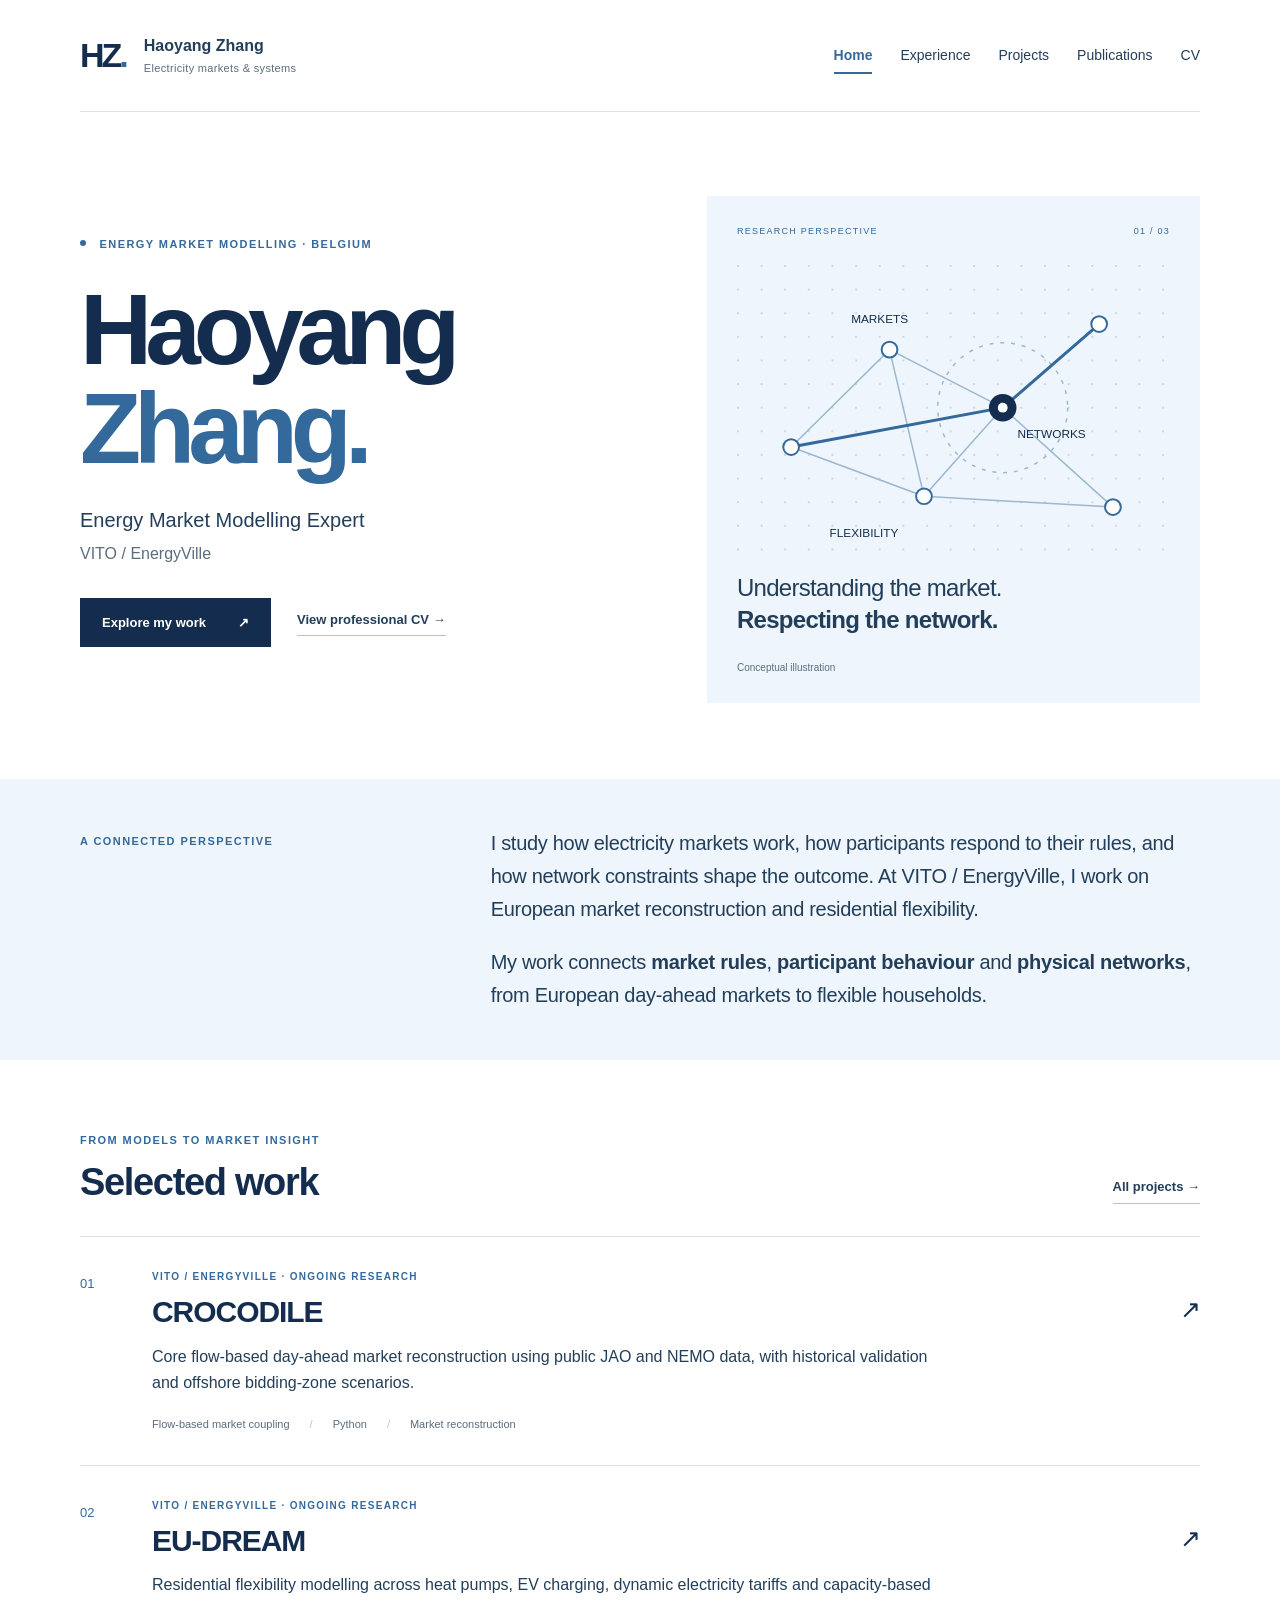
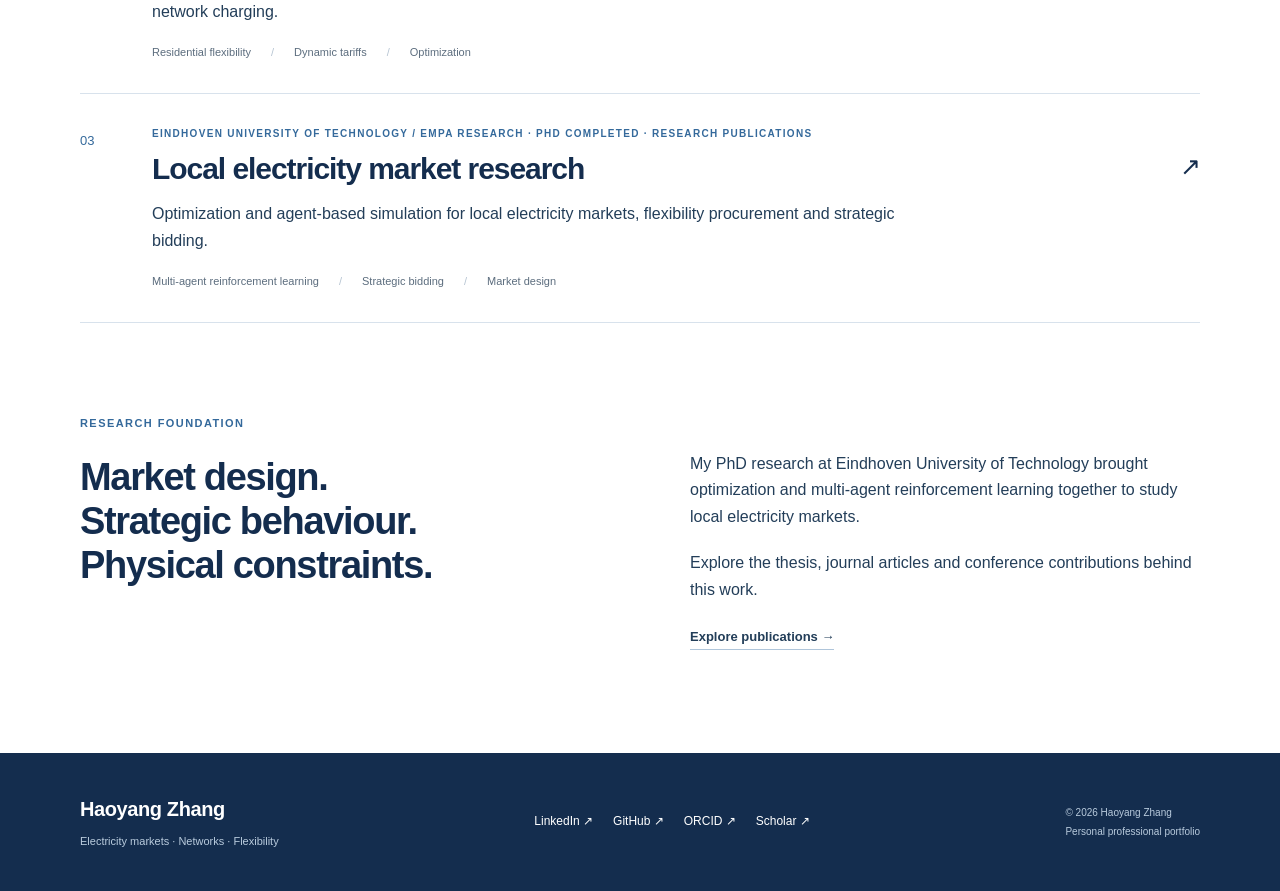
==== index.html @ 6460a1ed "Publish reviewed professional portfolio" ====
<!doctype html>
<html lang="en">
<head>
  <meta charset="utf-8">
  <meta name="viewport" content="width=device-width,initial-scale=1">
  <meta name="description" content="I study how electricity markets work, how participants respond to their rules, and how network constraints shape the outcome. At VITO / EnergyVille, I work on European market reconstruction and residential flexibility.">
  <meta name="theme-color" content="#142D4E">
  <title>Home | Haoyang Zhang</title>
  <link rel="canonical" href="https://zhanghaoyang1993.github.io/">
  <link rel="icon" href="/assets/favicon.svg" type="image/svg+xml">
  <link rel="stylesheet" href="/assets/style.css">
</head>
<body>
<a class="skip" href="#main">Skip to content</a>
<header class="header wrap">
  <a class="identity" href="/" aria-label="Haoyang Zhang home"><span class="monogram">HZ<span>.</span></span><span>Haoyang Zhang<span class="identity-sub">Electricity markets & systems</span></span></a>
  <nav aria-label="Main navigation"><a href="/" aria-current="page">Home</a><a href="/experience/">Experience</a><a href="/projects/">Projects</a><a href="/publications/">Publications</a><a href="/cv/">CV</a></nav>
</header>
<main id="main">

<section class="hero wrap">
  <div class="hero-copy">
    <p class="eyebrow"><span class="dot"></span> Energy market modelling · Belgium</p>
    <h1>Haoyang<br><span>Zhang.</span></h1>
    <p class="hero-role">Energy Market Modelling Expert<br><span>VITO / EnergyVille</span></p>
    <div class="actions"><a class="button" href="/projects/">Explore my work <span aria-hidden="true">↗</span></a><a class="text-link" href="/cv/">View professional CV <span aria-hidden="true">→</span></a></div>
  </div>
  <div class="research-visual">
    <div class="visual-label"><span>RESEARCH PERSPECTIVE</span><span>01 / 03</span></div>
    <svg viewBox="0 0 440 300" role="img" aria-labelledby="grid-title grid-desc"><title id="grid-title">Markets, networks and flexibility</title><desc id="grid-desc">A conceptual network diagram connects market modelling to grid constraints and flexible demand. It does not represent measured data.</desc>
      <defs><pattern id="grid" width="24" height="24" patternUnits="userSpaceOnUse"><circle cx="1" cy="1" r="1" fill="#bdcede"/></pattern></defs>
      <rect x="0" y="0" width="440" height="300" fill="url(#grid)"/>
      <g fill="none" stroke="#9bb8d0" stroke-width="1.5"><path d="M55 185L155 86L270 145L368 60M55 185L190 235L270 145L382 246M155 86L190 235M270 145L382 246M190 235L382 246"/><circle cx="270" cy="145" r="66" stroke-dasharray="4 7"/><path d="M55 185L270 145L368 60" stroke="#34699B" stroke-width="3"/></g>
      <g fill="#fff" stroke="#34699B" stroke-width="2"><circle cx="55" cy="185" r="8"/><circle cx="155" cy="86" r="8"/><circle cx="190" cy="235" r="8"/><circle cx="368" cy="60" r="8"/><circle cx="382" cy="246" r="8"/></g><circle cx="270" cy="145" r="14" fill="#142D4E"/><circle cx="270" cy="145" r="5" fill="#fff"/>
      <g fill="#142D4E" font-family="Arial,sans-serif" font-size="12"><text x="116" y="59">MARKETS</text><text x="285" y="176">NETWORKS</text><text x="94" y="276">FLEXIBILITY</text></g>
    </svg>
    <p>Understanding the market.<br><strong>Respecting the network.</strong></p>
    <span class="visual-caption">Conceptual illustration</span>
  </div>
</section>
<section class="intro-band"><div class="wrap split"><p class="eyebrow">A connected perspective</p><div class="intro-text"><p>I study how electricity markets work, how participants respond to their rules, and how network constraints shape the outcome. At VITO / EnergyVille, I work on European market reconstruction and residential flexibility.</p>
<p>My work connects <strong>market rules</strong>, <strong>participant behaviour</strong> and <strong>physical networks</strong>,
from European day-ahead markets to flexible households.</p></div></div></section>
<section class="wrap section"><div class="section-top"><div><p class="eyebrow">From models to market insight</p><h2>Selected work</h2></div><a class="text-link" href="/projects/">All projects <span aria-hidden="true">→</span></a></div>
<article class="project-row"><span class="project-number">01</span><div><p class="eyebrow">VITO / EnergyVille · Ongoing research</p><h3><a href="/projects/crocodile/">CROCODILE <span aria-hidden="true">↗</span></a></h3><p>Core flow-based day-ahead market reconstruction using public JAO and NEMO data, with historical validation and offshore bidding-zone scenarios.</p><div class="tags"><span>Flow-based market coupling</span><span>Python</span><span>Market reconstruction</span></div></div></article><article class="project-row"><span class="project-number">02</span><div><p class="eyebrow">VITO / EnergyVille · Ongoing research</p><h3><a href="/projects/eu-dream/">EU-DREAM <span aria-hidden="true">↗</span></a></h3><p>Residential flexibility modelling across heat pumps, EV charging, dynamic electricity tariffs and capacity-based network charging.</p><div class="tags"><span>Residential flexibility</span><span>Dynamic tariffs</span><span>Optimization</span></div></div></article><article class="project-row"><span class="project-number">03</span><div><p class="eyebrow">Eindhoven University of Technology / Empa research · PhD completed · research publications</p><h3><a href="/projects/local-market-research/">Local electricity market research <span aria-hidden="true">↗</span></a></h3><p>Optimization and agent-based simulation for local electricity markets, flexibility procurement and strategic bidding.</p><div class="tags"><span>Multi-agent reinforcement learning</span><span>Strategic bidding</span><span>Market design</span></div></div></article>
</section>
<section class="wrap section research-strip"><div><p class="eyebrow">Research foundation</p><h2>Market design.<br>Strategic behaviour.<br>Physical constraints.</h2></div><div><p>My PhD research at Eindhoven University of Technology brought optimization and multi-agent reinforcement learning together to study local electricity markets.</p><p>Explore the thesis, journal articles and conference contributions behind this work.</p><a class="text-link" href="/publications/">Explore publications <span aria-hidden="true">→</span></a></div></section>

</main>
<footer class="footer"><div class="wrap footer-inner"><div class="footer-name">Haoyang Zhang<span>Electricity markets · Networks · Flexibility</span></div><div class="footer-links"><a href="https://be.linkedin.com/in/haoyang-zhang-272397138">LinkedIn ↗</a><a href="https://github.com/zhanghaoyang1993">GitHub ↗</a><a href="https://orcid.org/0000-0002-3418-0367">ORCID ↗</a><a href="https://scholar.google.com/citations?user=-BL6CnoAAAAJ&amp;hl=en">Scholar ↗</a></div><p>© 2026 Haoyang Zhang<br><span>Personal professional portfolio</span></p></div></footer>
</body></html>
---- assets/style.css ----
:root{--navy:#142D4E;--blue:#34699B;--light:#EEF5FC;--white:#FFFFFF;--ink:#233e59;--muted:#5c6d7e;--line:#d8e2ec}*{box-sizing:border-box}html{scroll-behavior:smooth;scroll-padding-top:24px}body{margin:0;color:var(--ink);background:var(--white);font-family:"Segoe UI",Arial,sans-serif;font-size:16px;line-height:1.65;-webkit-font-smoothing:antialiased}a{color:inherit;text-decoration:none}a:hover{color:var(--blue)}a:focus-visible{outline:3px solid var(--blue);outline-offset:5px}h1,h2,h3,p{margin-top:0}h1,h2,h3{color:var(--navy);font-weight:600;line-height:1.16;letter-spacing:-.035em}h2{font-size:38px;margin-bottom:24px}h3{font-size:24px;margin-bottom:14px}p{margin-bottom:20px}ul,ol{padding-left:22px}li{margin-bottom:10px}.wrap{width:min(1120px,calc(100% - 80px));margin:auto}.header{min-height:112px;display:flex;align-items:center;justify-content:space-between;gap:30px;border-bottom:1px solid var(--line)}.identity{display:flex;align-items:center;gap:18px;font-size:16px;font-weight:600;line-height:1.4}.identity-sub{display:block;font-weight:400;color:var(--muted);font-size:11px;letter-spacing:.03em;margin-top:4px}.monogram{font-size:34px;letter-spacing:-3px;color:var(--navy)}.monogram span{color:var(--blue)}nav{display:flex;gap:28px;font-size:14px}nav a{padding:12px 0;position:relative}nav a[aria-current=page]{color:var(--blue);font-weight:600}nav a[aria-current=page]:after{content:"";position:absolute;bottom:5px;left:0;right:0;height:2px;background:var(--blue)}.hero{display:grid;grid-template-columns:1.15fr 1fr;gap:60px;align-items:center;padding-top:68px;padding-bottom:76px}.eyebrow{text-transform:uppercase;letter-spacing:.13em;font-size:11px;line-height:1.6;font-weight:650;color:var(--blue);margin-bottom:22px}.dot{display:inline-block;width:6px;height:6px;border-radius:50%;background:var(--blue);margin:0 9px 2px 0}.hero h1{font-size:100px;line-height:.99;letter-spacing:-.07em;margin:26px 0 26px}.hero h1 span{color:var(--blue)}.hero-role{font-size:20px;line-height:1.6;margin-bottom:30px}.hero-role span{font-size:16px;color:var(--muted)}.actions{display:flex;align-items:center;gap:26px;flex-wrap:wrap}.button{display:inline-flex;align-items:center;gap:32px;background:var(--navy);color:white;font-size:13px;font-weight:600;padding:14px 22px}.button:hover{background:var(--blue);color:white}.text-link{font-size:13px;font-weight:600;border-bottom:1px solid #afc5da;padding-bottom:5px}.research-visual{background:var(--light);padding:28px 30px 24px;margin-top:16px}.visual-label{display:flex;justify-content:space-between;gap:15px;font-size:9px;letter-spacing:.14em;color:var(--blue)}.research-visual svg{width:100%;display:block;margin:26px 0 12px}.research-visual p{font-size:24px;line-height:1.35;letter-spacing:-.03em;font-weight:350;margin-bottom:16px}.research-visual strong{font-weight:600}.visual-caption{font-size:10px;color:var(--muted)}.intro-band{background:var(--light);padding:48px 0}.split{display:grid;grid-template-columns:1fr 2fr;gap:56px}.split>.eyebrow{padding-top:6px}.intro-text{font-size:20px;line-height:1.65;letter-spacing:-.015em}.intro-text p:last-child{margin-bottom:0}.intro-text strong{font-weight:600}.section{padding-top:72px;padding-bottom:64px}.section-top{display:flex;justify-content:space-between;align-items:end;margin-bottom:32px}.section-top h2{margin-bottom:0}.section-top .eyebrow{margin-bottom:10px}.project-row{display:grid;grid-template-columns:72px 1fr;border-top:1px solid var(--line);padding:32px 0}.project-row:last-child{border-bottom:1px solid var(--line)}.project-number{font-size:13px;color:var(--blue);padding-top:4px}.project-row .eyebrow{font-size:10px;margin-bottom:10px}.project-row h3{font-size:30px}.project-row h3 a{display:flex;justify-content:space-between;gap:20px}.project-row h3 span{font-size:25px;font-weight:400}.project-row p:not(.eyebrow){max-width:800px;font-size:16px;margin-bottom:18px}.tags{display:flex;flex-wrap:wrap;gap:8px 20px}.tags span{font-size:11px;color:var(--muted)}.tags span:not(:last-child):after{content:"/";margin-left:20px;color:#b6c4d2}.research-strip{display:grid;grid-template-columns:1fr 1fr;gap:100px;padding-top:28px;padding-bottom:88px}.research-strip>div:nth-child(2){padding-top:36px}.research-strip h2{font-size:38px}.page-heading{padding:68px 0 48px;border-bottom:1px solid var(--line)}.page-heading h1{font-size:58px;max-width:850px;margin-bottom:24px;letter-spacing:-.05em}.deck{font-size:19px;max-width:710px;color:var(--muted);line-height:1.6;margin-bottom:0}.timeline h2{margin-bottom:36px}.timeline-row{display:grid;grid-template-columns:240px 1fr;gap:40px;padding:30px 0;border-top:1px solid var(--line)}.timeline-row:last-child{padding-bottom:0}.date{font-size:13px;color:var(--blue)}.date span{color:var(--muted)}.timeline-row .eyebrow{margin-bottom:9px}.timeline-row h3{margin-bottom:8px}.organization{font-size:16px;font-weight:600;margin-bottom:14px}.timeline-row p:last-child{margin-bottom:0}.timeline-row ul{font-size:15px}.inline-links{display:flex;flex-wrap:wrap;gap:22px;font-size:13px;font-weight:600;color:var(--blue)}.education-band{background:var(--light)}.awards{display:grid;grid-template-columns:repeat(3,1fr);gap:36px;margin-top:40px}.awards article{border-top:2px solid var(--blue);padding-top:20px}.awards h3{font-size:21px}.awards p{font-size:13px}.detail-hero{padding:40px 0 48px;border-bottom:1px solid var(--line)}.back-link{font-size:13px;display:inline-block;margin-bottom:42px;color:var(--blue)}.detail-hero h1{font-size:60px;max-width:800px;overflow-wrap:anywhere}.detail-hero .tags{margin-top:24px}.detail-layout{display:grid;grid-template-columns:230px 1fr;gap:70px;padding-top:52px;padding-bottom:60px}.detail-layout aside a{display:block;font-size:13px;padding:8px 0}.prose section{margin-bottom:45px}.prose h2{font-size:28px}.prose .question{font-size:23px;line-height:1.5;color:var(--navy)}.prose a{color:var(--blue);text-decoration:underline}.next-project{border-top:1px solid var(--line);padding:32px 0 60px}.next-project a{font-size:28px;color:var(--navy);display:flex;justify-content:space-between}.publication-intro{display:flex;justify-content:space-between;gap:30px;align-items:start;font-size:13px}.publication-intro .text-link{white-space:nowrap}.year-nav{margin:20px 0 36px;gap:18px;flex-wrap:wrap}.year-nav a{padding:8px 14px;background:var(--light);font-size:13px;color:var(--blue)}.publication-year{display:grid;grid-template-columns:150px 1fr;gap:35px;border-top:1px solid var(--line);padding-top:35px}.publication-year>h2{color:var(--blue);font-size:28px}.publication{padding-bottom:30px;margin-bottom:30px;border-bottom:1px solid var(--line)}.publication:last-child{border-bottom:0;margin-bottom:0}.publication .eyebrow{font-size:10px;margin-bottom:12px}.publication h3{font-size:22px;line-height:1.4;letter-spacing:-.02em}.authors{font-size:13px;margin-bottom:8px}.venue{font-size:13px;color:var(--muted);margin-bottom:8px}.doi{font-size:12px;color:var(--blue);overflow-wrap:anywhere}.publication-note{font-size:12px;color:var(--blue);margin:8px 0}.cv-layout{display:grid;grid-template-columns:1fr 1.1fr;gap:100px;align-items:start}.cv-paper{background:white;box-shadow:0 12px 45px #142d4e17;border:1px solid var(--line);padding:42px 35px 30px;aspect-ratio:210/297;transform:rotate(-2deg);font-size:24px;font-weight:650;color:var(--navy);max-width:380px;margin:8px auto}.cv-paper>span{display:block;font-size:6px;letter-spacing:.05em;margin-top:8px}.cv-paper hr{border:0;border-top:2px solid var(--navy);margin:20px 0}.cv-paper b{font-size:12px;display:block;margin:22px 0 12px}.cv-paper i{display:block;height:4px;background:#dce5ee;width:100%;margin:10px 0}.cv-paper i.short{width:65%}.cv-paper span.paper-page{font-size:7px;margin-top:32px;letter-spacing:.1em;color:var(--muted)}.cv-copy h2{font-size:36px}.cv-copy>.text-link{display:block;width:max-content;margin:20px 0}.small{font-size:12px;color:var(--muted)}.contact-block{border-top:1px solid var(--line);padding-top:28px;margin-top:35px}.contact-block h3{font-size:22px}.contact-block p{font-size:14px}.footer{background:var(--navy);color:white;padding:40px 0;margin-top:16px}.footer-inner{display:flex;align-items:center;justify-content:space-between;gap:35px}.footer-name{font-size:20px;font-weight:600;letter-spacing:-.02em}.footer-name span{display:block;font-size:11px;color:#b9cbdd;font-weight:400;letter-spacing:0;margin-top:6px}.footer-links{display:flex;gap:20px;font-size:12px}.footer a:hover{color:#b9d8f4}.footer p{font-size:10px;line-height:1.9;margin:0;color:#b9cbdd}.skip{position:fixed;left:20px;top:-80px;background:white;color:var(--navy);padding:12px;z-index:99}.skip:focus{top:12px}
@media(max-width:900px){.wrap{width:calc(100% - 48px)}.header{gap:24px}.identity-sub{display:none}nav{gap:19px}.hero{gap:32px;padding-top:48px}.hero h1{font-size:82px}.research-visual{padding:22px}.research-visual p{font-size:21px}.actions{gap:18px}.split{gap:30px;grid-template-columns:1fr 2fr}.research-strip{gap:50px}.timeline-row{grid-template-columns:185px 1fr;gap:30px}.detail-layout{grid-template-columns:180px 1fr;gap:35px}.cv-layout{gap:55px}.footer-inner{flex-wrap:wrap}.publication-year{grid-template-columns:100px 1fr}}
@media(max-width:640px){.wrap{width:calc(100% - 40px)}.header{flex-direction:column;align-items:start;gap:10px;padding:20px 0 12px;min-height:0}.identity{font-size:14px}.monogram{font-size:28px}.identity-sub{display:block;font-size:10px}.header nav{width:100%;justify-content:space-between;gap:10px;font-size:12px}.hero{grid-template-columns:1fr;gap:28px;padding:38px 0 40px}.hero h1{font-size:82px;margin:24px 0}.hero .eyebrow{font-size:9px}.hero-role{font-size:18px}.hero-role span{font-size:14px}.actions{gap:22px}.button{font-size:12px;padding:13px 18px;gap:22px}.text-link{font-size:12px}.research-visual{margin-top:5px;padding:22px 24px}.research-visual svg{max-height:235px;margin:15px 0}.research-visual p{font-size:23px}.split{grid-template-columns:1fr;gap:8px}.intro-band{padding:30px 0}.intro-text{font-size:17px}.section{padding-top:42px;padding-bottom:40px}h2{font-size:30px}.section-top{gap:20px;align-items:end}.section-top .eyebrow{font-size:9px}.section-top .text-link{white-space:nowrap}.project-row{grid-template-columns:32px 1fr;padding:26px 0}.project-row .eyebrow{font-size:9px}.project-row h3{font-size:25px}.project-row p:not(.eyebrow){font-size:14px}.project-number{font-size:11px}.tags{gap:6px 12px}.tags span{font-size:10px}.tags span:not(:last-child):after{margin-left:12px}.research-strip{grid-template-columns:1fr;gap:0;padding-top:10px}.research-strip h2{font-size:32px}.research-strip>div:nth-child(2){padding-top:0}.page-heading{padding:42px 0 34px}.page-heading h1{font-size:42px}.deck{font-size:17px}.timeline-row{grid-template-columns:1fr;gap:6px;padding:25px 0}.date{margin-bottom:8px}.timeline-row h3{font-size:23px}.awards{grid-template-columns:1fr;gap:22px}.awards article{padding-top:15px}.awards .eyebrow{margin-bottom:10px}.detail-hero{padding-top:25px}.detail-hero h1{font-size:42px}.detail-hero .eyebrow{font-size:10px}.back-link{margin-bottom:30px}.detail-layout{grid-template-columns:1fr;gap:35px;padding-top:30px}.detail-layout aside{display:flex;flex-wrap:wrap;gap:8px 18px;border-bottom:1px solid var(--line);padding-bottom:20px}.detail-layout aside>.eyebrow{width:100%;margin-bottom:0}.detail-layout aside a{font-size:12px}.prose h2{font-size:26px}.prose .question{font-size:21px}.next-project a{font-size:23px}.publication-intro{flex-direction:column;gap:6px}.publication-year{grid-template-columns:1fr;gap:4px}.publication-year>h2{font-size:27px;margin-bottom:22px}.publication h3{font-size:20px}.publication .eyebrow{font-size:9px}.cv-layout{grid-template-columns:1fr;gap:38px}.cv-paper{width:78%;padding:30px 25px;font-size:21px}.cv-copy h2{font-size:31px}.footer-inner{flex-direction:column;align-items:start;gap:24px}.footer-name{font-size:20px}.footer-links{gap:22px}.footer p{font-size:10px}}
@media(prefers-reduced-motion:reduce){html{scroll-behavior:auto}}
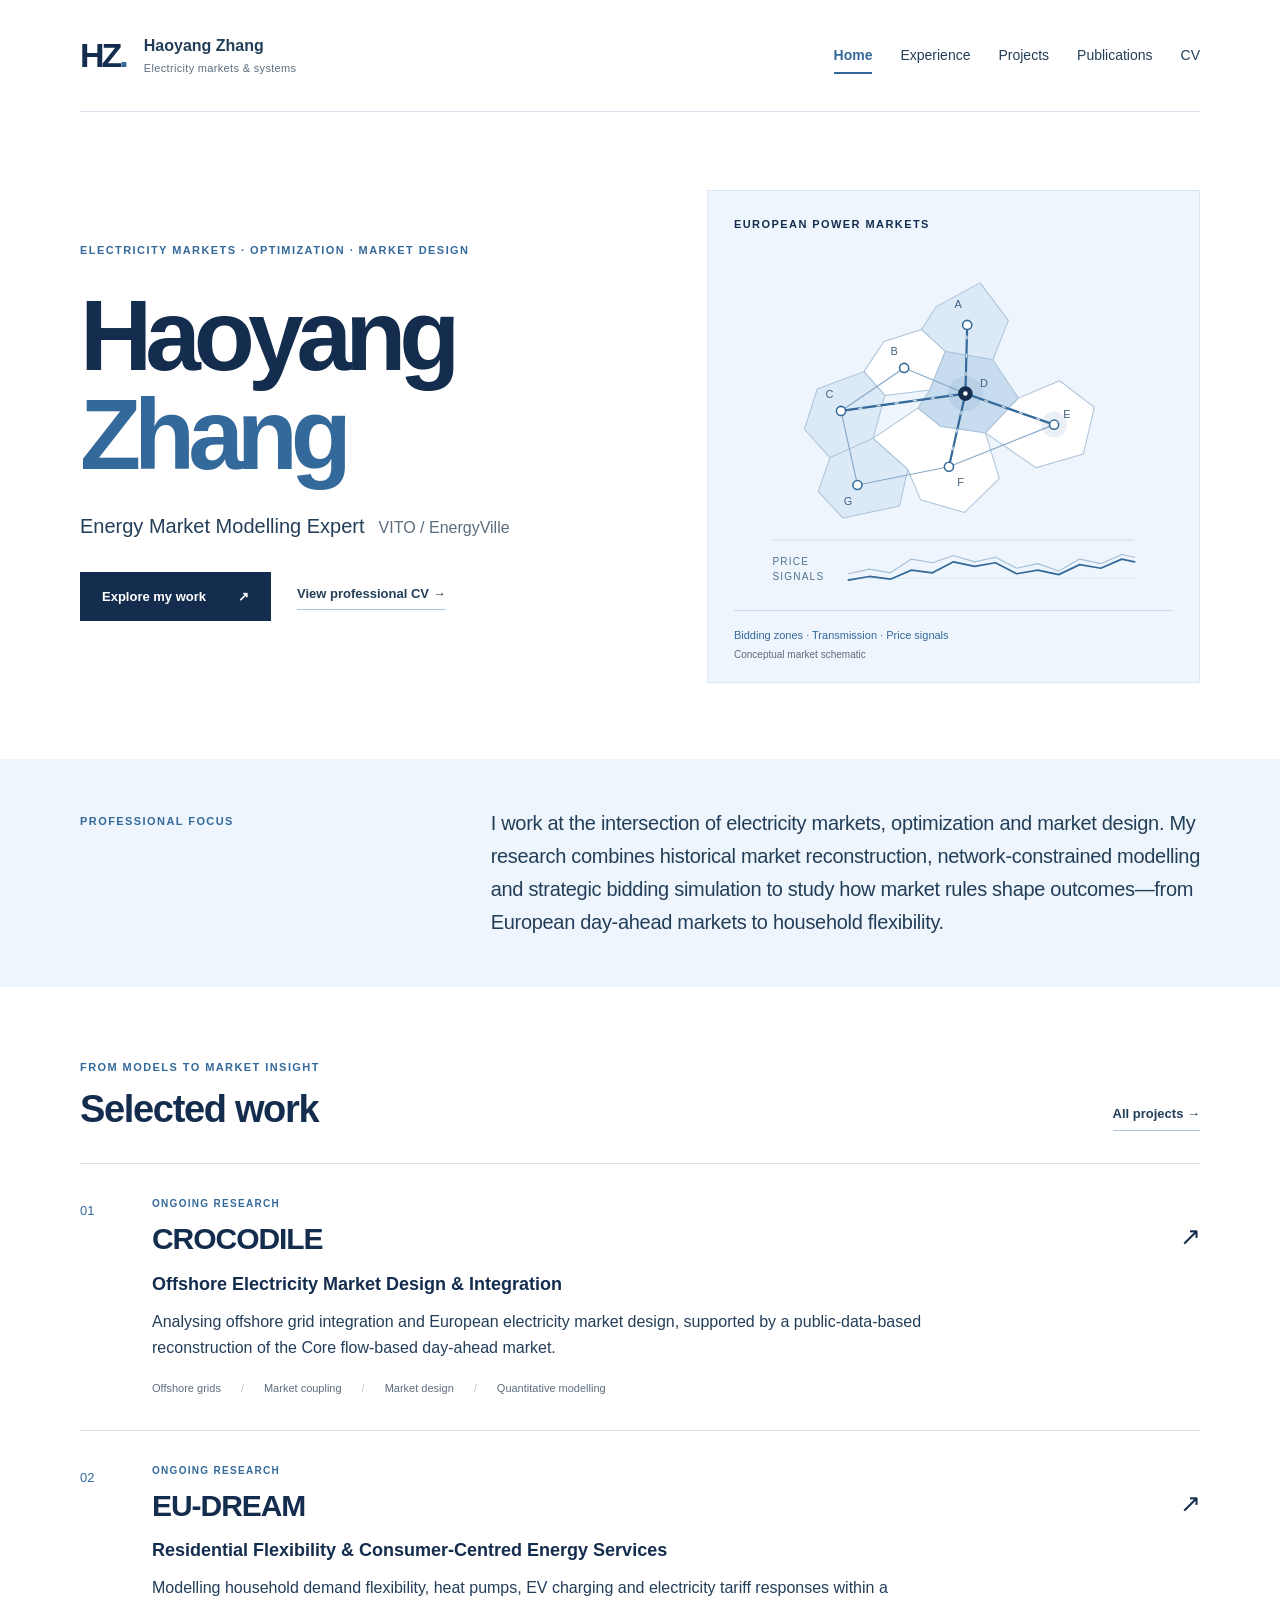
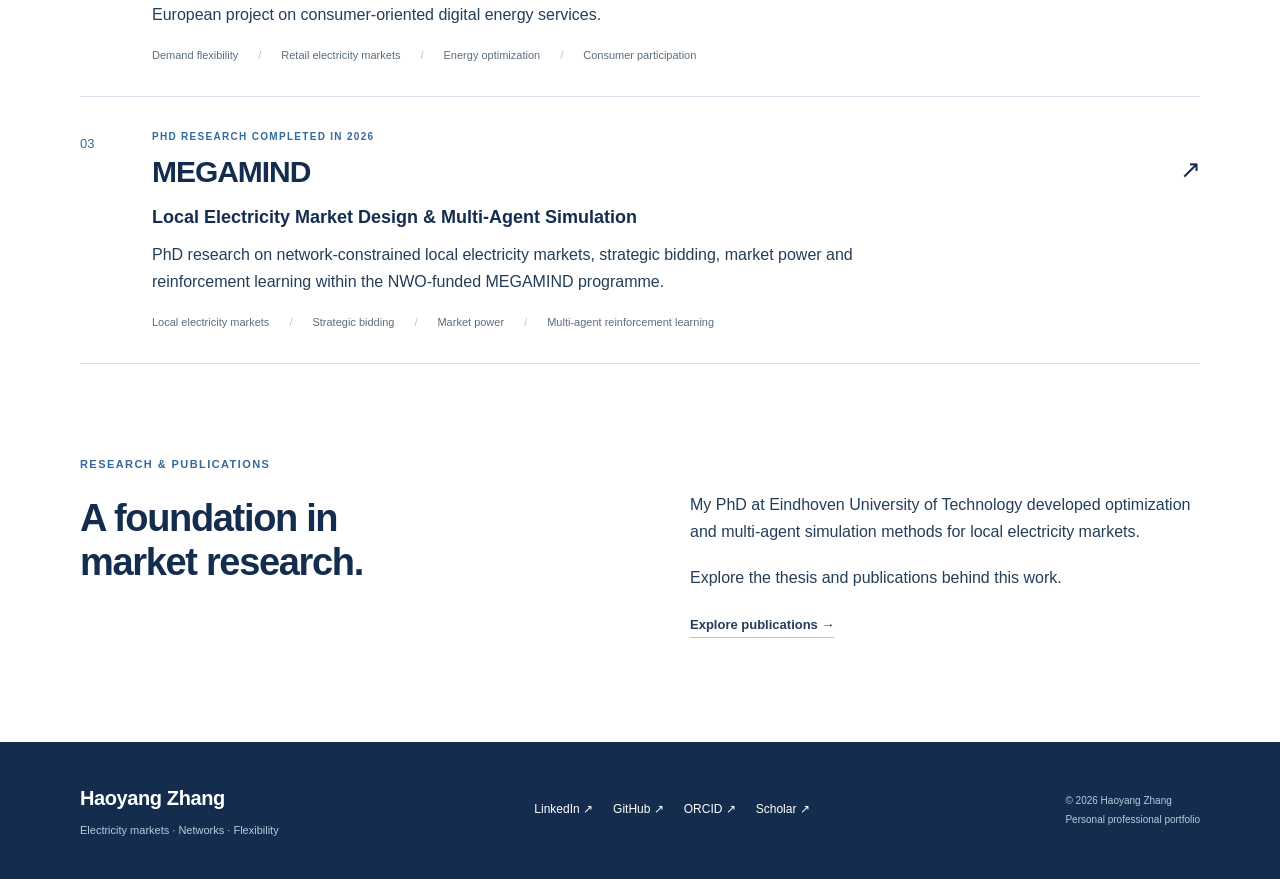
==== commit ee5cd7ce: "Publish reviewed professional portfolio" ====
--- a/index.html
+++ b/index.html
@@ -6,10 +6,11 @@
 <head>
   <meta charset="utf-8">
   <meta name="viewport" content="width=device-width,initial-scale=1">
-  <meta name="description" content="I study how electricity markets work, how participants respond to their rules, and how network constraints shape the outcome. At VITO / EnergyVille, I work on European market reconstruction and residential flexibility.">
+  <meta name="description" content="I work at the intersection of electricity markets, optimization and market design. My research combines historical market reconstruction, network-constrained modelling and strategic bidding simulation to study how market rules shape outcomes—from European day-ahead markets to household flexibility.">
   <meta name="theme-color" content="#142D4E">
   <title>Home | Haoyang Zhang</title>
   <link rel="canonical" href="https://zhanghaoyang1993.github.io/">
+  
   <link rel="icon" href="/assets/favicon.svg" type="image/svg+xml">
   <link rel="stylesheet" href="/assets/style.css">
 </head>
@@ -23,31 +24,65 @@
 
 <section class="hero wrap">
   <div class="hero-copy">
-    <p class="eyebrow"><span class="dot"></span> Energy market modelling · Belgium</p>
-    <h1>Haoyang<br><span>Zhang.</span></h1>
-    <p class="hero-role">Energy Market Modelling Expert<br><span>VITO / EnergyVille</span></p>
+    <p class="eyebrow">Electricity Markets · Optimization · Market Design</p>
+    <h1 aria-label="Haoyang Zhang">Haoyang<br><span>Zhang</span></h1>
+    <p class="hero-role">Energy Market Modelling Expert<span class="role-organization">VITO / EnergyVille</span></p>
     <div class="actions"><a class="button" href="/projects/">Explore my work <span aria-hidden="true">↗</span></a><a class="text-link" href="/cv/">View professional CV <span aria-hidden="true">→</span></a></div>
   </div>
-  <div class="research-visual">
-    <div class="visual-label"><span>RESEARCH PERSPECTIVE</span><span>01 / 03</span></div>
-    <svg viewBox="0 0 440 300" role="img" aria-labelledby="grid-title grid-desc"><title id="grid-title">Markets, networks and flexibility</title><desc id="grid-desc">A conceptual network diagram connects market modelling to grid constraints and flexible demand. It does not represent measured data.</desc>
-      <defs><pattern id="grid" width="24" height="24" patternUnits="userSpaceOnUse"><circle cx="1" cy="1" r="1" fill="#bdcede"/></pattern></defs>
-      <rect x="0" y="0" width="440" height="300" fill="url(#grid)"/>
-      <g fill="none" stroke="#9bb8d0" stroke-width="1.5"><path d="M55 185L155 86L270 145L368 60M55 185L190 235L270 145L382 246M155 86L190 235M270 145L382 246M190 235L382 246"/><circle cx="270" cy="145" r="66" stroke-dasharray="4 7"/><path d="M55 185L270 145L368 60" stroke="#34699B" stroke-width="3"/></g>
-      <g fill="#fff" stroke="#34699B" stroke-width="2"><circle cx="55" cy="185" r="8"/><circle cx="155" cy="86" r="8"/><circle cx="190" cy="235" r="8"/><circle cx="368" cy="60" r="8"/><circle cx="382" cy="246" r="8"/></g><circle cx="270" cy="145" r="14" fill="#142D4E"/><circle cx="270" cy="145" r="5" fill="#fff"/>
-      <g fill="#142D4E" font-family="Arial,sans-serif" font-size="12"><text x="116" y="59">MARKETS</text><text x="285" y="176">NETWORKS</text><text x="94" y="276">FLEXIBILITY</text></g>
-    </svg>
-    <p>Understanding the market.<br><strong>Respecting the network.</strong></p>
-    <span class="visual-caption">Conceptual illustration</span>
-  </div>
+  <figure class="market-visual">
+    <p class="market-visual-title">European power markets</p>
+    <svg xmlns="http://www.w3.org/2000/svg" viewBox="0 0 480 405" role="img" aria-labelledby="market-title market-desc">
+  <title id="market-title">European electricity markets: zones, networks and price signals</title>
+  <desc id="market-desc">A conceptual arrangement of bidding zones joined by transmission links, with an abstract price signal below. The zones and curves are illustrative rather than measured market data.</desc>
+  <g class="market-zones" stroke="#abc3d9" stroke-width="1.1" stroke-linejoin="round">
+    <path d="M221 74 269 48 300 89 283 132 231 123 205 99Z" fill="#dceaf7"/>
+    <path d="M164 112 205 99 231 123 214 165 165 171 142 145Z" fill="#ffffff"/>
+    <path d="M91 164 142 145 165 171 152 218 105 239 77 208Z" fill="#dceaf7"/>
+    <path d="M214 165 231 123 283 132 311 174 275 212 226 205 201 185Z" fill="#c7dcee"/>
+    <path d="M311 174 356 155 394 184 382 235 330 250 275 212Z" fill="#ffffff"/>
+    <path d="M152 218 201 185 226 205 275 212 290 262 252 299 204 285 190 252Z" fill="#ffffff"/>
+    <path d="M105 239 152 218 190 252 181 292 119 305 92 276Z" fill="#dceaf7"/>
+  </g>
+  <g fill="none" stroke-linecap="round" stroke-linejoin="round">
+    <path d="M255 94 253 169 350 203M186 141 253 169 235 249 135 269M117 188 186 141M117 188 135 269M253 169 117 188M235 249 350 203" stroke="#87a9c7" stroke-width="1.3"/>
+    <path d="M117 188 253 169 350 203M253 169 255 94M253 169 235 249" stroke="#34699B" stroke-width="2.4"/>
+    <path class="market-flow" d="M117 188 253 169 350 203M253 169 255 94M253 169 235 249" stroke="#ffffff" stroke-width="1.6" stroke-dasharray="3 17" opacity=".75"/>
+  </g>
+  <g fill="#34699B">
+    <circle class="market-node-halo" cx="253" cy="169" r="19" opacity=".1"/>
+    <circle class="market-node-halo market-node-delayed" cx="350" cy="203" r="14" opacity=".1"/>
+  </g>
+  <g fill="#ffffff" stroke="#34699B" stroke-width="1.7">
+    <circle cx="255" cy="94" r="5"/><circle cx="186" cy="141" r="5"/>
+    <circle cx="117" cy="188" r="5"/><circle cx="350" cy="203" r="5"/>
+    <circle cx="235" cy="249" r="5"/><circle cx="135" cy="269" r="5"/>
+  </g>
+  <circle cx="253" cy="169" r="8" fill="#142D4E"/>
+  <circle cx="253" cy="169" r="2.5" fill="#ffffff"/>
+  <g fill="#42627f" font-family="Segoe UI,Arial,sans-serif" font-size="12" letter-spacing="1">
+    <text x="241" y="76">A</text><text x="171" y="127">B</text>
+    <text x="100" y="174">C</text><text x="269" y="162">D</text>
+    <text x="360" y="196">E</text><text x="244" y="270">F</text>
+    <text x="120" y="291">G</text>
+  </g>
+  <path d="M42 329H438" stroke="#cadcea" stroke-width="1"/>
+  <g fill="#52718e" font-family="Segoe UI,Arial,sans-serif" font-size="11" letter-spacing="1.3">
+    <text x="42" y="357">PRICE</text><text x="42" y="373">SIGNALS</text>
+  </g>
+  <path d="M125 371H438" stroke="#d8e5f0" stroke-width="1"/>
+  <g fill="none" stroke-linecap="round" stroke-linejoin="round">
+    <path d="M125 366 148 361 171 365 194 350 217 354 240 346 263 353 286 348 309 360 332 355 355 363 378 350 401 355 424 345 438 348" stroke="#a5bfd5" stroke-width="1.3"/>
+    <path d="M125 373 148 369 171 372 194 362 217 365 240 353 263 358 286 354 309 366 332 362 355 367 378 356 401 360 424 350 438 353" stroke="#34699B" stroke-width="1.9"/>
+  </g>
+</svg>
+    <figcaption><span>Bidding zones · Transmission · Price signals</span><span>Conceptual market schematic</span></figcaption>
+  </figure>
 </section>
-<section class="intro-band"><div class="wrap split"><p class="eyebrow">A connected perspective</p><div class="intro-text"><p>I study how electricity markets work, how participants respond to their rules, and how network constraints shape the outcome. At VITO / EnergyVille, I work on European market reconstruction and residential flexibility.</p>
-<p>My work connects <strong>market rules</strong>, <strong>participant behaviour</strong> and <strong>physical networks</strong>,
-from European day-ahead markets to flexible households.</p></div></div></section>
+<section class="intro-band"><div class="wrap split"><p class="eyebrow">Professional focus</p><div class="intro-text"><p>I work at the intersection of electricity markets, optimization and market design. My research combines historical market reconstruction, network-constrained modelling and strategic bidding simulation to study how market rules shape outcomes—from European day-ahead markets to household flexibility.</p></div></div></section>
 <section class="wrap section"><div class="section-top"><div><p class="eyebrow">From models to market insight</p><h2>Selected work</h2></div><a class="text-link" href="/projects/">All projects <span aria-hidden="true">→</span></a></div>
-<article class="project-row"><span class="project-number">01</span><div><p class="eyebrow">VITO / EnergyVille · Ongoing research</p><h3><a href="/projects/crocodile/">CROCODILE <span aria-hidden="true">↗</span></a></h3><p>Core flow-based day-ahead market reconstruction using public JAO and NEMO data, with historical validation and offshore bidding-zone scenarios.</p><div class="tags"><span>Flow-based market coupling</span><span>Python</span><span>Market reconstruction</span></div></div></article><article class="project-row"><span class="project-number">02</span><div><p class="eyebrow">VITO / EnergyVille · Ongoing research</p><h3><a href="/projects/eu-dream/">EU-DREAM <span aria-hidden="true">↗</span></a></h3><p>Residential flexibility modelling across heat pumps, EV charging, dynamic electricity tariffs and capacity-based network charging.</p><div class="tags"><span>Residential flexibility</span><span>Dynamic tariffs</span><span>Optimization</span></div></div></article><article class="project-row"><span class="project-number">03</span><div><p class="eyebrow">Eindhoven University of Technology / Empa research · PhD completed · research publications</p><h3><a href="/projects/local-market-research/">Local electricity market research <span aria-hidden="true">↗</span></a></h3><p>Optimization and agent-based simulation for local electricity markets, flexibility procurement and strategic bidding.</p><div class="tags"><span>Multi-agent reinforcement learning</span><span>Strategic bidding</span><span>Market design</span></div></div></article>
+<article class="project-row"><span class="project-number">01</span><div><p class="eyebrow">Ongoing research</p><h3><a href="/projects/crocodile/">CROCODILE <span aria-hidden="true">↗</span></a></h3><p class="project-card-title">Offshore Electricity Market Design &amp; Integration</p><p>Analysing offshore grid integration and European electricity market design, supported by a public-data-based reconstruction of the Core flow-based day-ahead market.</p><div class="tags"><span>Offshore grids</span><span>Market coupling</span><span>Market design</span><span>Quantitative modelling</span></div></div></article><article class="project-row"><span class="project-number">02</span><div><p class="eyebrow">Ongoing research</p><h3><a href="/projects/eu-dream/">EU-DREAM <span aria-hidden="true">↗</span></a></h3><p class="project-card-title">Residential Flexibility &amp; Consumer-Centred Energy Services</p><p>Modelling household demand flexibility, heat pumps, EV charging and electricity tariff responses within a European project on consumer-oriented digital energy services.</p><div class="tags"><span>Demand flexibility</span><span>Retail electricity markets</span><span>Energy optimization</span><span>Consumer participation</span></div></div></article><article class="project-row"><span class="project-number">03</span><div><p class="eyebrow">PhD research completed in 2026</p><h3><a href="/projects/megamind/">MEGAMIND <span aria-hidden="true">↗</span></a></h3><p class="project-card-title">Local Electricity Market Design &amp; Multi-Agent Simulation</p><p>PhD research on network-constrained local electricity markets, strategic bidding, market power and reinforcement learning within the NWO-funded MEGAMIND programme.</p><div class="tags"><span>Local electricity markets</span><span>Strategic bidding</span><span>Market power</span><span>Multi-agent reinforcement learning</span></div></div></article>
 </section>
-<section class="wrap section research-strip"><div><p class="eyebrow">Research foundation</p><h2>Market design.<br>Strategic behaviour.<br>Physical constraints.</h2></div><div><p>My PhD research at Eindhoven University of Technology brought optimization and multi-agent reinforcement learning together to study local electricity markets.</p><p>Explore the thesis, journal articles and conference contributions behind this work.</p><a class="text-link" href="/publications/">Explore publications <span aria-hidden="true">→</span></a></div></section>
+<section class="wrap section research-strip"><div><p class="eyebrow">Research & publications</p><h2>A foundation in<br>market research.</h2></div><div><p>My PhD at Eindhoven University of Technology developed optimization and multi-agent simulation methods for local electricity markets.</p><p>Explore the thesis and publications behind this work.</p><a class="text-link" href="/publications/">Explore publications <span aria-hidden="true">→</span></a></div></section>
 
 </main>
 <footer class="footer"><div class="wrap footer-inner"><div class="footer-name">Haoyang Zhang<span>Electricity markets · Networks · Flexibility</span></div><div class="footer-links"><a href="https://be.linkedin.com/in/haoyang-zhang-272397138">LinkedIn ↗</a><a href="https://github.com/zhanghaoyang1993">GitHub ↗</a><a href="https://orcid.org/0000-0002-3418-0367">ORCID ↗</a><a href="https://scholar.google.com/citations?user=-BL6CnoAAAAJ&amp;hl=en">Scholar ↗</a></div><p>© 2026 Haoyang Zhang<br><span>Personal professional portfolio</span></p></div></footer>
--- a/assets/style.css
+++ b/assets/style.css
@@ -1,4 +1,21 @@
-:root{--navy:#142D4E;--blue:#34699B;--light:#EEF5FC;--white:#FFFFFF;--ink:#233e59;--muted:#5c6d7e;--line:#d8e2ec}*{box-sizing:border-box}html{scroll-behavior:smooth;scroll-padding-top:24px}body{margin:0;color:var(--ink);background:var(--white);font-family:"Segoe UI",Arial,sans-serif;font-size:16px;line-height:1.65;-webkit-font-smoothing:antialiased}a{color:inherit;text-decoration:none}a:hover{color:var(--blue)}a:focus-visible{outline:3px solid var(--blue);outline-offset:5px}h1,h2,h3,p{margin-top:0}h1,h2,h3{color:var(--navy);font-weight:600;line-height:1.16;letter-spacing:-.035em}h2{font-size:38px;margin-bottom:24px}h3{font-size:24px;margin-bottom:14px}p{margin-bottom:20px}ul,ol{padding-left:22px}li{margin-bottom:10px}.wrap{width:min(1120px,calc(100% - 80px));margin:auto}.header{min-height:112px;display:flex;align-items:center;justify-content:space-between;gap:30px;border-bottom:1px solid var(--line)}.identity{display:flex;align-items:center;gap:18px;font-size:16px;font-weight:600;line-height:1.4}.identity-sub{display:block;font-weight:400;color:var(--muted);font-size:11px;letter-spacing:.03em;margin-top:4px}.monogram{font-size:34px;letter-spacing:-3px;color:var(--navy)}.monogram span{color:var(--blue)}nav{display:flex;gap:28px;font-size:14px}nav a{padding:12px 0;position:relative}nav a[aria-current=page]{color:var(--blue);font-weight:600}nav a[aria-current=page]:after{content:"";position:absolute;bottom:5px;left:0;right:0;height:2px;background:var(--blue)}.hero{display:grid;grid-template-columns:1.15fr 1fr;gap:60px;align-items:center;padding-top:68px;padding-bottom:76px}.eyebrow{text-transform:uppercase;letter-spacing:.13em;font-size:11px;line-height:1.6;font-weight:650;color:var(--blue);margin-bottom:22px}.dot{display:inline-block;width:6px;height:6px;border-radius:50%;background:var(--blue);margin:0 9px 2px 0}.hero h1{font-size:100px;line-height:.99;letter-spacing:-.07em;margin:26px 0 26px}.hero h1 span{color:var(--blue)}.hero-role{font-size:20px;line-height:1.6;margin-bottom:30px}.hero-role span{font-size:16px;color:var(--muted)}.actions{display:flex;align-items:center;gap:26px;flex-wrap:wrap}.button{display:inline-flex;align-items:center;gap:32px;background:var(--navy);color:white;font-size:13px;font-weight:600;padding:14px 22px}.button:hover{background:var(--blue);color:white}.text-link{font-size:13px;font-weight:600;border-bottom:1px solid #afc5da;padding-bottom:5px}.research-visual{background:var(--light);padding:28px 30px 24px;margin-top:16px}.visual-label{display:flex;justify-content:space-between;gap:15px;font-size:9px;letter-spacing:.14em;color:var(--blue)}.research-visual svg{width:100%;display:block;margin:26px 0 12px}.research-visual p{font-size:24px;line-height:1.35;letter-spacing:-.03em;font-weight:350;margin-bottom:16px}.research-visual strong{font-weight:600}.visual-caption{font-size:10px;color:var(--muted)}.intro-band{background:var(--light);padding:48px 0}.split{display:grid;grid-template-columns:1fr 2fr;gap:56px}.split>.eyebrow{padding-top:6px}.intro-text{font-size:20px;line-height:1.65;letter-spacing:-.015em}.intro-text p:last-child{margin-bottom:0}.intro-text strong{font-weight:600}.section{padding-top:72px;padding-bottom:64px}.section-top{display:flex;justify-content:space-between;align-items:end;margin-bottom:32px}.section-top h2{margin-bottom:0}.section-top .eyebrow{margin-bottom:10px}.project-row{display:grid;grid-template-columns:72px 1fr;border-top:1px solid var(--line);padding:32px 0}.project-row:last-child{border-bottom:1px solid var(--line)}.project-number{font-size:13px;color:var(--blue);padding-top:4px}.project-row .eyebrow{font-size:10px;margin-bottom:10px}.project-row h3{font-size:30px}.project-row h3 a{display:flex;justify-content:space-between;gap:20px}.project-row h3 span{font-size:25px;font-weight:400}.project-row p:not(.eyebrow){max-width:800px;font-size:16px;margin-bottom:18px}.tags{display:flex;flex-wrap:wrap;gap:8px 20px}.tags span{font-size:11px;color:var(--muted)}.tags span:not(:last-child):after{content:"/";margin-left:20px;color:#b6c4d2}.research-strip{display:grid;grid-template-columns:1fr 1fr;gap:100px;padding-top:28px;padding-bottom:88px}.research-strip>div:nth-child(2){padding-top:36px}.research-strip h2{font-size:38px}.page-heading{padding:68px 0 48px;border-bottom:1px solid var(--line)}.page-heading h1{font-size:58px;max-width:850px;margin-bottom:24px;letter-spacing:-.05em}.deck{font-size:19px;max-width:710px;color:var(--muted);line-height:1.6;margin-bottom:0}.timeline h2{margin-bottom:36px}.timeline-row{display:grid;grid-template-columns:240px 1fr;gap:40px;padding:30px 0;border-top:1px solid var(--line)}.timeline-row:last-child{padding-bottom:0}.date{font-size:13px;color:var(--blue)}.date span{color:var(--muted)}.timeline-row .eyebrow{margin-bottom:9px}.timeline-row h3{margin-bottom:8px}.organization{font-size:16px;font-weight:600;margin-bottom:14px}.timeline-row p:last-child{margin-bottom:0}.timeline-row ul{font-size:15px}.inline-links{display:flex;flex-wrap:wrap;gap:22px;font-size:13px;font-weight:600;color:var(--blue)}.education-band{background:var(--light)}.awards{display:grid;grid-template-columns:repeat(3,1fr);gap:36px;margin-top:40px}.awards article{border-top:2px solid var(--blue);padding-top:20px}.awards h3{font-size:21px}.awards p{font-size:13px}.detail-hero{padding:40px 0 48px;border-bottom:1px solid var(--line)}.back-link{font-size:13px;display:inline-block;margin-bottom:42px;color:var(--blue)}.detail-hero h1{font-size:60px;max-width:800px;overflow-wrap:anywhere}.detail-hero .tags{margin-top:24px}.detail-layout{display:grid;grid-template-columns:230px 1fr;gap:70px;padding-top:52px;padding-bottom:60px}.detail-layout aside a{display:block;font-size:13px;padding:8px 0}.prose section{margin-bottom:45px}.prose h2{font-size:28px}.prose .question{font-size:23px;line-height:1.5;color:var(--navy)}.prose a{color:var(--blue);text-decoration:underline}.next-project{border-top:1px solid var(--line);padding:32px 0 60px}.next-project a{font-size:28px;color:var(--navy);display:flex;justify-content:space-between}.publication-intro{display:flex;justify-content:space-between;gap:30px;align-items:start;font-size:13px}.publication-intro .text-link{white-space:nowrap}.year-nav{margin:20px 0 36px;gap:18px;flex-wrap:wrap}.year-nav a{padding:8px 14px;background:var(--light);font-size:13px;color:var(--blue)}.publication-year{display:grid;grid-template-columns:150px 1fr;gap:35px;border-top:1px solid var(--line);padding-top:35px}.publication-year>h2{color:var(--blue);font-size:28px}.publication{padding-bottom:30px;margin-bottom:30px;border-bottom:1px solid var(--line)}.publication:last-child{border-bottom:0;margin-bottom:0}.publication .eyebrow{font-size:10px;margin-bottom:12px}.publication h3{font-size:22px;line-height:1.4;letter-spacing:-.02em}.authors{font-size:13px;margin-bottom:8px}.venue{font-size:13px;color:var(--muted);margin-bottom:8px}.doi{font-size:12px;color:var(--blue);overflow-wrap:anywhere}.publication-note{font-size:12px;color:var(--blue);margin:8px 0}.cv-layout{display:grid;grid-template-columns:1fr 1.1fr;gap:100px;align-items:start}.cv-paper{background:white;box-shadow:0 12px 45px #142d4e17;border:1px solid var(--line);padding:42px 35px 30px;aspect-ratio:210/297;transform:rotate(-2deg);font-size:24px;font-weight:650;color:var(--navy);max-width:380px;margin:8px auto}.cv-paper>span{display:block;font-size:6px;letter-spacing:.05em;margin-top:8px}.cv-paper hr{border:0;border-top:2px solid var(--navy);margin:20px 0}.cv-paper b{font-size:12px;display:block;margin:22px 0 12px}.cv-paper i{display:block;height:4px;background:#dce5ee;width:100%;margin:10px 0}.cv-paper i.short{width:65%}.cv-paper span.paper-page{font-size:7px;margin-top:32px;letter-spacing:.1em;color:var(--muted)}.cv-copy h2{font-size:36px}.cv-copy>.text-link{display:block;width:max-content;margin:20px 0}.small{font-size:12px;color:var(--muted)}.contact-block{border-top:1px solid var(--line);padding-top:28px;margin-top:35px}.contact-block h3{font-size:22px}.contact-block p{font-size:14px}.footer{background:var(--navy);color:white;padding:40px 0;margin-top:16px}.footer-inner{display:flex;align-items:center;justify-content:space-between;gap:35px}.footer-name{font-size:20px;font-weight:600;letter-spacing:-.02em}.footer-name span{display:block;font-size:11px;color:#b9cbdd;font-weight:400;letter-spacing:0;margin-top:6px}.footer-links{display:flex;gap:20px;font-size:12px}.footer a:hover{color:#b9d8f4}.footer p{font-size:10px;line-height:1.9;margin:0;color:#b9cbdd}.skip{position:fixed;left:20px;top:-80px;background:white;color:var(--navy);padding:12px;z-index:99}.skip:focus{top:12px}
-@media(max-width:900px){.wrap{width:calc(100% - 48px)}.header{gap:24px}.identity-sub{display:none}nav{gap:19px}.hero{gap:32px;padding-top:48px}.hero h1{font-size:82px}.research-visual{padding:22px}.research-visual p{font-size:21px}.actions{gap:18px}.split{gap:30px;grid-template-columns:1fr 2fr}.research-strip{gap:50px}.timeline-row{grid-template-columns:185px 1fr;gap:30px}.detail-layout{grid-template-columns:180px 1fr;gap:35px}.cv-layout{gap:55px}.footer-inner{flex-wrap:wrap}.publication-year{grid-template-columns:100px 1fr}}
-@media(max-width:640px){.wrap{width:calc(100% - 40px)}.header{flex-direction:column;align-items:start;gap:10px;padding:20px 0 12px;min-height:0}.identity{font-size:14px}.monogram{font-size:28px}.identity-sub{display:block;font-size:10px}.header nav{width:100%;justify-content:space-between;gap:10px;font-size:12px}.hero{grid-template-columns:1fr;gap:28px;padding:38px 0 40px}.hero h1{font-size:82px;margin:24px 0}.hero .eyebrow{font-size:9px}.hero-role{font-size:18px}.hero-role span{font-size:14px}.actions{gap:22px}.button{font-size:12px;padding:13px 18px;gap:22px}.text-link{font-size:12px}.research-visual{margin-top:5px;padding:22px 24px}.research-visual svg{max-height:235px;margin:15px 0}.research-visual p{font-size:23px}.split{grid-template-columns:1fr;gap:8px}.intro-band{padding:30px 0}.intro-text{font-size:17px}.section{padding-top:42px;padding-bottom:40px}h2{font-size:30px}.section-top{gap:20px;align-items:end}.section-top .eyebrow{font-size:9px}.section-top .text-link{white-space:nowrap}.project-row{grid-template-columns:32px 1fr;padding:26px 0}.project-row .eyebrow{font-size:9px}.project-row h3{font-size:25px}.project-row p:not(.eyebrow){font-size:14px}.project-number{font-size:11px}.tags{gap:6px 12px}.tags span{font-size:10px}.tags span:not(:last-child):after{margin-left:12px}.research-strip{grid-template-columns:1fr;gap:0;padding-top:10px}.research-strip h2{font-size:32px}.research-strip>div:nth-child(2){padding-top:0}.page-heading{padding:42px 0 34px}.page-heading h1{font-size:42px}.deck{font-size:17px}.timeline-row{grid-template-columns:1fr;gap:6px;padding:25px 0}.date{margin-bottom:8px}.timeline-row h3{font-size:23px}.awards{grid-template-columns:1fr;gap:22px}.awards article{padding-top:15px}.awards .eyebrow{margin-bottom:10px}.detail-hero{padding-top:25px}.detail-hero h1{font-size:42px}.detail-hero .eyebrow{font-size:10px}.back-link{margin-bottom:30px}.detail-layout{grid-template-columns:1fr;gap:35px;padding-top:30px}.detail-layout aside{display:flex;flex-wrap:wrap;gap:8px 18px;border-bottom:1px solid var(--line);padding-bottom:20px}.detail-layout aside>.eyebrow{width:100%;margin-bottom:0}.detail-layout aside a{font-size:12px}.prose h2{font-size:26px}.prose .question{font-size:21px}.next-project a{font-size:23px}.publication-intro{flex-direction:column;gap:6px}.publication-year{grid-template-columns:1fr;gap:4px}.publication-year>h2{font-size:27px;margin-bottom:22px}.publication h3{font-size:20px}.publication .eyebrow{font-size:9px}.cv-layout{grid-template-columns:1fr;gap:38px}.cv-paper{width:78%;padding:30px 25px;font-size:21px}.cv-copy h2{font-size:31px}.footer-inner{flex-direction:column;align-items:start;gap:24px}.footer-name{font-size:20px}.footer-links{gap:22px}.footer p{font-size:10px}}
-@media(prefers-reduced-motion:reduce){html{scroll-behavior:auto}}
+:root{--navy:#142D4E;--blue:#34699B;--light:#EEF5FC;--white:#FFFFFF;--ink:#233e59;--muted:#5c6d7e;--line:#d8e2ec}*{box-sizing:border-box}html{scroll-behavior:smooth;scroll-padding-top:24px}body{margin:0;color:var(--ink);background:var(--white);font-family:"Segoe UI",Arial,sans-serif;font-size:16px;line-height:1.65;-webkit-font-smoothing:antialiased}a{color:inherit;text-decoration:none}a:hover{color:var(--blue)}a:focus-visible{outline:3px solid var(--blue);outline-offset:5px}h1,h2,h3,p{margin-top:0}h1,h2,h3{color:var(--navy);font-weight:600;line-height:1.16;letter-spacing:-.035em}h2{font-size:38px;margin-bottom:24px}h3{font-size:24px;margin-bottom:14px}p{margin-bottom:20px}ul,ol{padding-left:22px}li{margin-bottom:10px}.wrap{width:min(1120px,calc(100% - 80px));margin:auto}.header{min-height:112px;display:flex;align-items:center;justify-content:space-between;gap:30px;border-bottom:1px solid var(--line)}.identity{display:flex;align-items:center;gap:18px;font-size:16px;font-weight:600;line-height:1.4}.identity-sub{display:block;font-weight:400;color:var(--muted);font-size:11px;letter-spacing:.03em;margin-top:4px}.monogram{font-size:34px;letter-spacing:-3px;color:var(--navy)}.monogram span{color:var(--blue)}nav{display:flex;gap:28px;font-size:14px}nav a{padding:12px 0;position:relative}nav a[aria-current=page]{color:var(--blue);font-weight:600}nav a[aria-current=page]:after{content:"";position:absolute;bottom:5px;left:0;right:0;height:2px;background:var(--blue)}.hero{display:grid;grid-template-columns:1.15fr 1fr;gap:60px;align-items:center;padding-top:68px;padding-bottom:76px}.eyebrow{text-transform:uppercase;letter-spacing:.13em;font-size:11px;line-height:1.6;font-weight:650;color:var(--blue);margin-bottom:22px}.dot{display:inline-block;width:6px;height:6px;border-radius:50%;background:var(--blue);margin:0 9px 2px 0}.hero h1{font-size:100px;line-height:.99;letter-spacing:-.07em;margin:26px 0 26px}.hero h1 span{color:var(--blue)}.hero-role{font-size:20px;line-height:1.6;margin-bottom:30px}.hero-role span{font-size:16px;color:var(--muted)}.actions{display:flex;align-items:center;gap:26px;flex-wrap:wrap}.button{display:inline-flex;align-items:center;gap:32px;background:var(--navy);color:white;font-size:13px;font-weight:600;padding:14px 22px}.button:hover{background:var(--blue);color:white}.text-link{font-size:13px;font-weight:600;border-bottom:1px solid #afc5da;padding-bottom:5px}.intro-band{background:var(--light);padding:48px 0}.split{display:grid;grid-template-columns:1fr 2fr;gap:56px}.split>.eyebrow{padding-top:6px}.intro-text{font-size:20px;line-height:1.65;letter-spacing:-.015em}.intro-text p:last-child{margin-bottom:0}.intro-text strong{font-weight:600}.section{padding-top:72px;padding-bottom:64px}.section-top{display:flex;justify-content:space-between;align-items:end;margin-bottom:32px}.section-top h2{margin-bottom:0}.section-top .eyebrow{margin-bottom:10px}.project-row{display:grid;grid-template-columns:72px 1fr;border-top:1px solid var(--line);padding:32px 0}.project-row:last-child{border-bottom:1px solid var(--line)}.project-number{font-size:13px;color:var(--blue);padding-top:4px}.project-row .eyebrow{font-size:10px;margin-bottom:10px}.project-row h3{font-size:30px}.project-row h3 a{display:flex;justify-content:space-between;gap:20px}.project-row h3 span{font-size:25px;font-weight:400}.project-row p:not(.eyebrow){max-width:800px;font-size:16px;margin-bottom:18px}.tags{display:flex;flex-wrap:wrap;gap:8px 20px}.tags span{font-size:11px;color:var(--muted)}.tags span:not(:last-child):after{content:"/";margin-left:20px;color:#b6c4d2}.research-strip{display:grid;grid-template-columns:1fr 1fr;gap:100px;padding-top:28px;padding-bottom:88px}.research-strip>div:nth-child(2){padding-top:36px}.research-strip h2{font-size:38px}.page-heading{padding:68px 0 48px;border-bottom:1px solid var(--line)}.page-heading h1{font-size:58px;max-width:850px;margin-bottom:24px;letter-spacing:-.05em}.deck{font-size:19px;max-width:710px;color:var(--muted);line-height:1.6;margin-bottom:0}.timeline h2{margin-bottom:36px}.timeline-row{display:grid;grid-template-columns:240px 1fr;gap:40px;padding:30px 0;border-top:1px solid var(--line)}.timeline-row:last-child{padding-bottom:0}.date{font-size:13px;color:var(--blue)}.date span{color:var(--muted)}.timeline-row .eyebrow{margin-bottom:9px}.timeline-row h3{margin-bottom:8px}.organization{font-size:16px;font-weight:600;margin-bottom:14px}.timeline-row p:last-child{margin-bottom:0}.timeline-row ul{font-size:15px}.inline-links{display:flex;flex-wrap:wrap;gap:22px;font-size:13px;font-weight:600;color:var(--blue)}.education-band{background:var(--light)}.awards{display:grid;grid-template-columns:repeat(3,1fr);gap:36px;margin-top:40px}.awards article{border-top:2px solid var(--blue);padding-top:20px}.awards h3{font-size:21px}.awards p{font-size:13px}.detail-hero{padding:40px 0 48px;border-bottom:1px solid var(--line)}.back-link{font-size:13px;display:inline-block;margin-bottom:42px;color:var(--blue)}.detail-hero h1{font-size:60px;max-width:800px;overflow-wrap:anywhere}.detail-hero .tags{margin-top:24px}.detail-layout{display:grid;grid-template-columns:230px 1fr;gap:70px;padding-top:52px;padding-bottom:60px}.detail-layout aside a{display:block;font-size:13px;padding:8px 0}.prose section{margin-bottom:45px}.prose h2{font-size:28px}.prose .question{font-size:23px;line-height:1.5;color:var(--navy)}.prose a{color:var(--blue);text-decoration:underline}.next-project{border-top:1px solid var(--line);padding:32px 0 60px}.next-project a{font-size:28px;color:var(--navy);display:flex;justify-content:space-between}.publication-intro{display:flex;justify-content:space-between;gap:30px;align-items:start;font-size:13px}.publication-intro .text-link{white-space:nowrap}.year-nav{margin:20px 0 36px;gap:18px;flex-wrap:wrap}.year-nav a{padding:8px 14px;background:var(--light);font-size:13px;color:var(--blue)}.publication-year{display:grid;grid-template-columns:150px 1fr;gap:35px;border-top:1px solid var(--line);padding-top:35px}.publication-year>h2{color:var(--blue);font-size:28px}.publication{padding-bottom:30px;margin-bottom:30px;border-bottom:1px solid var(--line)}.publication:last-child{border-bottom:0;margin-bottom:0}.publication .eyebrow{font-size:10px;margin-bottom:12px}.publication h3{font-size:22px;line-height:1.4;letter-spacing:-.02em}.authors{font-size:13px;margin-bottom:8px}.venue{font-size:13px;color:var(--muted);margin-bottom:8px}.doi{font-size:12px;color:var(--blue);overflow-wrap:anywhere}.publication-note{font-size:12px;color:var(--blue);margin:8px 0}.cv-layout{display:grid;grid-template-columns:1fr 1.1fr;gap:100px;align-items:start}.cv-paper{background:white;box-shadow:0 12px 45px #142d4e17;border:1px solid var(--line);padding:42px 35px 30px;aspect-ratio:210/297;transform:rotate(-2deg);font-size:24px;font-weight:650;color:var(--navy);max-width:380px;margin:8px auto}.cv-paper>span{display:block;font-size:6px;letter-spacing:.05em;margin-top:8px}.cv-paper hr{border:0;border-top:2px solid var(--navy);margin:20px 0}.cv-paper b{font-size:12px;display:block;margin:22px 0 12px}.cv-paper i{display:block;height:4px;background:#dce5ee;width:100%;margin:10px 0}.cv-paper i.short{width:65%}.cv-paper span.paper-page{font-size:7px;margin-top:32px;letter-spacing:.1em;color:var(--muted)}.cv-copy h2{font-size:36px}.cv-copy>.text-link{display:block;width:max-content;margin:20px 0}.small{font-size:12px;color:var(--muted)}.contact-block{border-top:1px solid var(--line);padding-top:28px;margin-top:35px}.contact-block h3{font-size:22px}.contact-block p{font-size:14px}.footer{background:var(--navy);color:white;padding:40px 0;margin-top:16px}.footer-inner{display:flex;align-items:center;justify-content:space-between;gap:35px}.footer-name{font-size:20px;font-weight:600;letter-spacing:-.02em}.footer-name span{display:block;font-size:11px;color:#b9cbdd;font-weight:400;letter-spacing:0;margin-top:6px}.footer-links{display:flex;gap:20px;font-size:12px}.footer a:hover{color:#b9d8f4}.footer p{font-size:10px;line-height:1.9;margin:0;color:#b9cbdd}.skip{position:fixed;left:20px;top:-80px;background:white;color:var(--navy);padding:12px;z-index:99}.skip:focus{top:12px}
+@media(max-width:900px){.wrap{width:calc(100% - 48px)}.header{gap:24px}.identity-sub{display:none}nav{gap:19px}.hero{gap:32px;padding-top:48px}.hero h1{font-size:82px}.actions{gap:18px}.split{gap:30px;grid-template-columns:1fr 2fr}.research-strip{gap:50px}.timeline-row{grid-template-columns:185px 1fr;gap:30px}.detail-layout{grid-template-columns:180px 1fr;gap:35px}.cv-layout{gap:55px}.footer-inner{flex-wrap:wrap}.publication-year{grid-template-columns:100px 1fr}}
+@media(max-width:640px){.wrap{width:calc(100% - 40px)}.header{flex-direction:column;align-items:start;gap:10px;padding:20px 0 12px;min-height:0}.identity{font-size:14px}.monogram{font-size:28px}.identity-sub{display:block;font-size:10px}.header nav{width:100%;justify-content:space-between;gap:10px;font-size:12px}.hero{grid-template-columns:1fr;gap:28px;padding:38px 0 40px}.hero h1{font-size:82px;margin:24px 0}.hero .eyebrow{font-size:9px}.hero-role{font-size:18px}.hero-role span{font-size:14px}.actions{gap:22px}.button{font-size:12px;padding:13px 18px;gap:22px}.text-link{font-size:12px}.split{grid-template-columns:1fr;gap:8px}.intro-band{padding:30px 0}.intro-text{font-size:17px}.section{padding-top:42px;padding-bottom:40px}h2{font-size:30px}.section-top{gap:20px;align-items:end}.section-top .eyebrow{font-size:9px}.section-top .text-link{white-space:nowrap}.project-row{grid-template-columns:32px 1fr;padding:26px 0}.project-row .eyebrow{font-size:9px}.project-row h3{font-size:25px}.project-row p:not(.eyebrow){font-size:14px}.project-number{font-size:11px}.tags{gap:6px 12px}.tags span{font-size:10px}.tags span:not(:last-child):after{margin-left:12px}.research-strip{grid-template-columns:1fr;gap:0;padding-top:10px}.research-strip h2{font-size:32px}.research-strip>div:nth-child(2){padding-top:0}.page-heading{padding:42px 0 34px}.page-heading h1{font-size:42px}.deck{font-size:17px}.timeline-row{grid-template-columns:1fr;gap:6px;padding:25px 0}.date{margin-bottom:8px}.timeline-row h3{font-size:23px}.awards{grid-template-columns:1fr;gap:22px}.awards article{padding-top:15px}.awards .eyebrow{margin-bottom:10px}.detail-hero{padding-top:25px}.detail-hero h1{font-size:42px}.detail-hero .eyebrow{font-size:10px}.back-link{margin-bottom:30px}.detail-layout{grid-template-columns:1fr;gap:35px;padding-top:30px}.detail-layout aside{display:flex;flex-wrap:wrap;gap:8px 18px;border-bottom:1px solid var(--line);padding-bottom:20px}.detail-layout aside>.eyebrow{width:100%;margin-bottom:0}.detail-layout aside a{font-size:12px}.prose h2{font-size:26px}.prose .question{font-size:21px}.next-project a{font-size:23px}.publication-intro{flex-direction:column;gap:6px}.publication-year{grid-template-columns:1fr;gap:4px}.publication-year>h2{font-size:27px;margin-bottom:22px}.publication h3{font-size:20px}.publication .eyebrow{font-size:9px}.cv-layout{grid-template-columns:1fr;gap:38px}.cv-paper{width:78%;padding:30px 25px;font-size:21px}.cv-copy h2{font-size:31px}.footer-inner{flex-direction:column;align-items:start;gap:24px}.footer-name{font-size:20px}.footer-links{gap:22px}.footer p{font-size:10px}}
+.project-row p.project-card-title{font-size:18px;font-weight:600;line-height:1.45;color:var(--navy);margin-bottom:12px}
+.project-full-name{max-width:850px;font-size:18px;line-height:1.65;color:var(--blue);margin-bottom:24px}
+.project-full-name>span{display:block;font-size:10px;font-weight:650;text-transform:uppercase;letter-spacing:.13em;color:var(--muted);margin-bottom:5px}
+.prose .eyebrow{margin-bottom:8px}
+@media(max-width:640px){.project-full-name{font-size:16px}.project-row p.project-card-title{font-size:16px}.detail-hero h1.project-name-long{font-size:clamp(25px,8vw,36px);overflow-wrap:normal}}
+
+.hero-role{display:flex;flex-wrap:wrap;align-items:baseline;gap:4px 14px}
+.hero-role .role-organization{font-size:16px;color:var(--muted)}
+.market-visual{margin:10px 0 0;background:var(--light);border:1px solid #dbe7f2;padding:24px 26px 20px}
+.market-visual-title{margin:0;color:var(--navy);font-size:11px;font-weight:650;letter-spacing:.13em;text-transform:uppercase}
+.market-visual svg{display:block;width:100%;height:auto;margin:6px 0 0}
+.market-visual figcaption{border-top:1px solid #cadcea;padding-top:16px;display:flex;flex-direction:column;gap:4px;font-size:11px;color:var(--blue);line-height:1.5}
+.market-visual figcaption span:last-child{font-size:10px;color:var(--muted)}
+@keyframes market-flow{to{stroke-dashoffset:-80}}
+@keyframes market-pulse{0%,100%{opacity:.08}50%{opacity:.22}}
+@media(prefers-reduced-motion:no-preference){.market-flow{animation:market-flow 16s linear infinite}.market-node-halo{animation:market-pulse 7s ease-in-out infinite}.market-node-delayed{animation-delay:3.5s}}
+@media(max-width:640px){.hero .eyebrow{font-size:10px;max-width:290px;line-height:1.9}.hero-role .role-organization{font-size:14px}.market-visual{margin:6px 0 0;padding:22px 18px 18px}.market-visual figcaption{font-size:10px}}
+@media(prefers-reduced-motion:reduce){html{scroll-behavior:auto}.market-visual *{animation:none!important}}
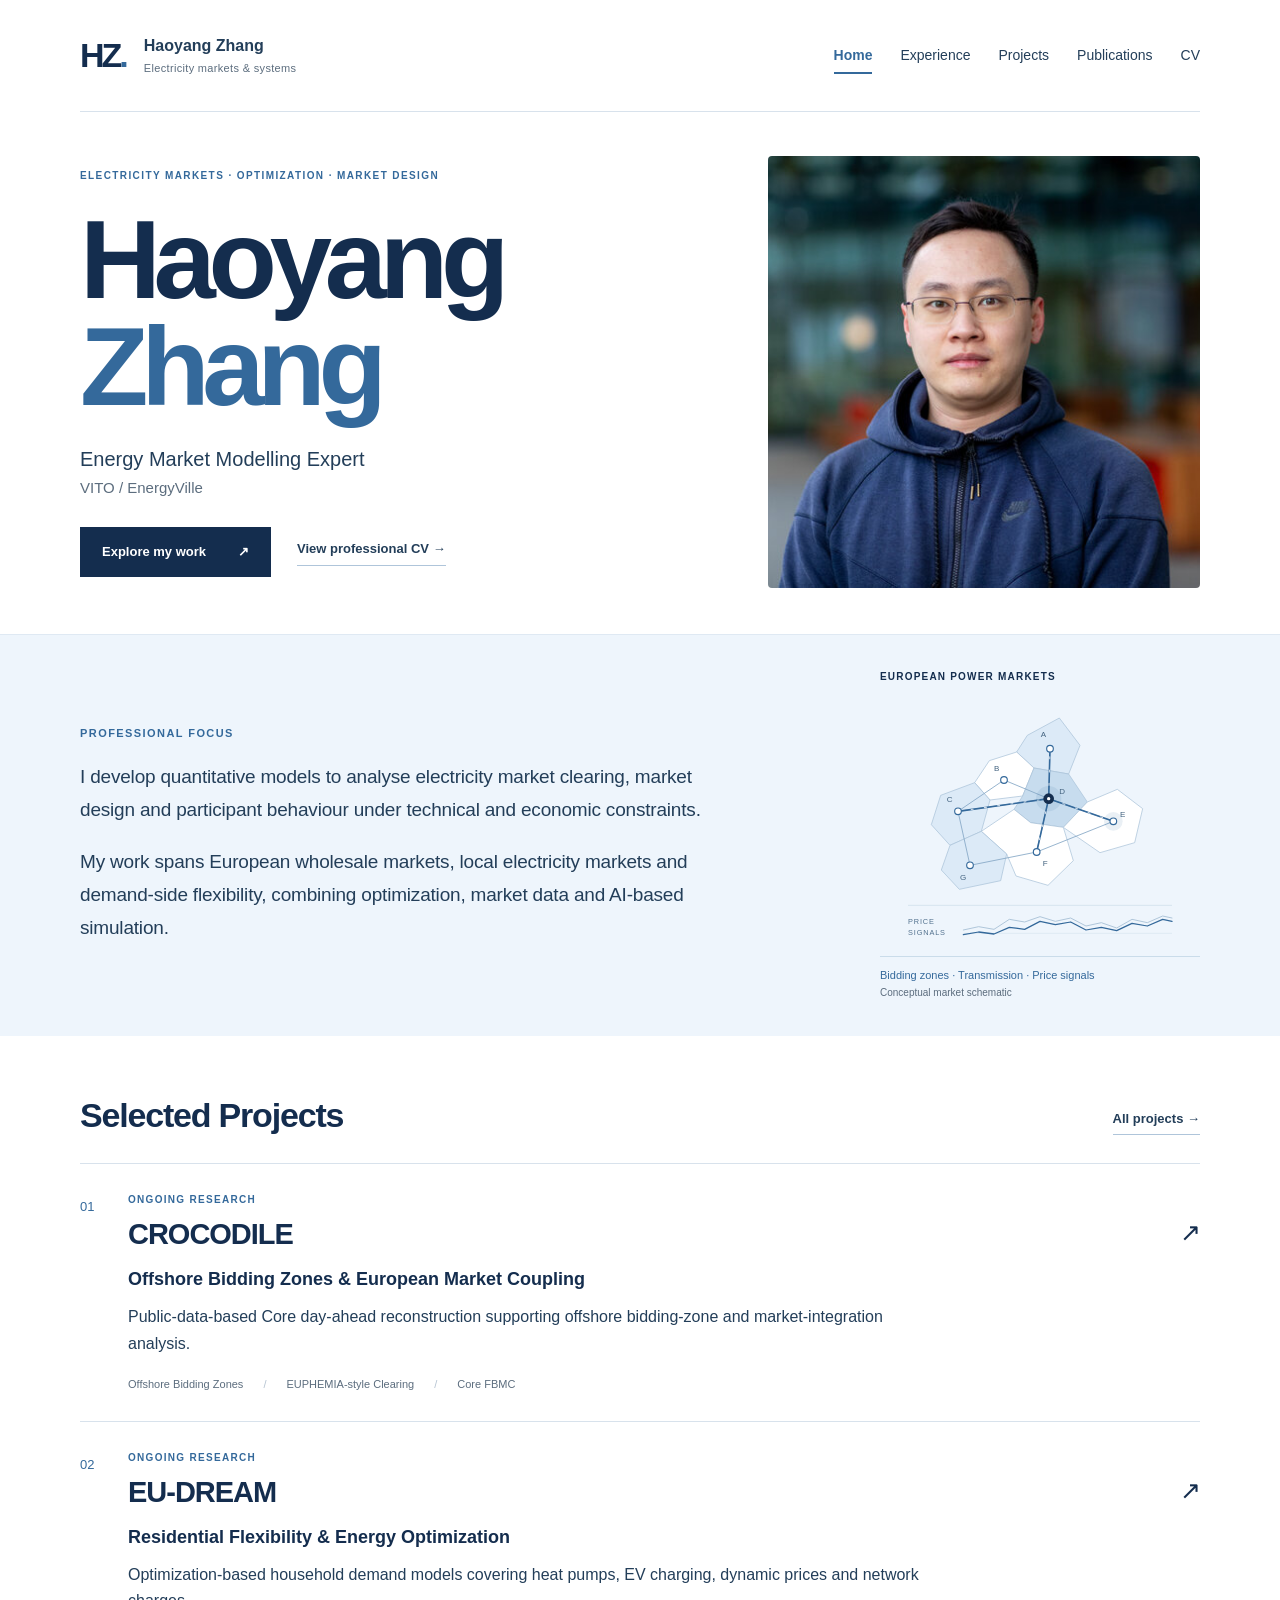
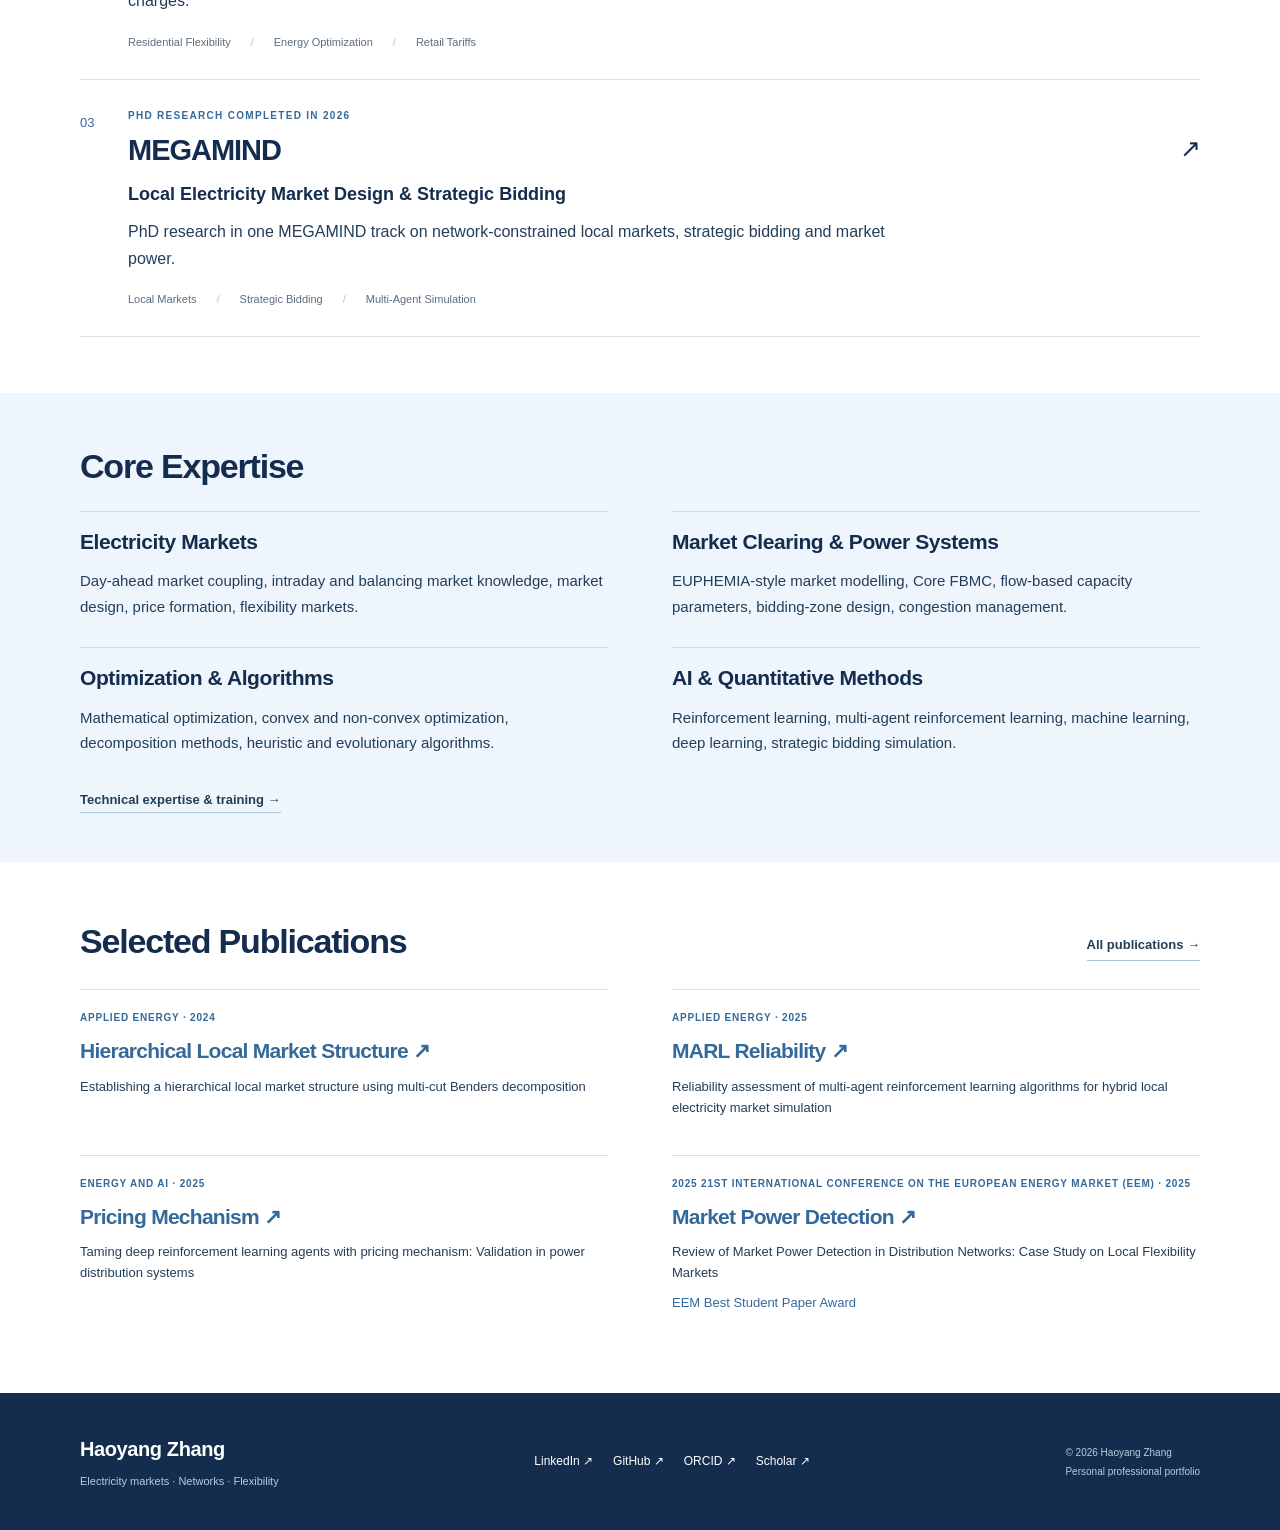
==== commit cd9618d3: "Publish reviewed professional portfolio" ====
--- a/index.html
+++ b/index.html
@@ -1,3 +1,4 @@
+
 
 
 
@@ -6,9 +7,14 @@
 <head>
   <meta charset="utf-8">
   <meta name="viewport" content="width=device-width,initial-scale=1">
-  <meta name="description" content="I work at the intersection of electricity markets, optimization and market design. My research combines historical market reconstruction, network-constrained modelling and strategic bidding simulation to study how market rules shape outcomes—from European day-ahead markets to household flexibility.">
+  <meta name="description" content="Electricity market modelling, optimization and market design: European market coupling, offshore bidding zones, strategic bidding and demand flexibility.">
   <meta name="theme-color" content="#142D4E">
-  <title>Home | Haoyang Zhang</title>
+  <meta name="google-site-verification" content="i7AeyefR8yjqWOWhQkD-Vf1cCC72EUMrgIJtI4v-ssY" />
+  <title>Haoyang Zhang | Electricity Market Modelling &amp; Optimization</title>
+  <meta property="og:title" content="Haoyang Zhang | Electricity Market Modelling &amp; Optimization">
+  <meta property="og:description" content="Electricity market modelling, optimization and market design: European market coupling, offshore bidding zones, strategic bidding and demand flexibility.">
+  <meta property="og:type" content="website">
+  <meta property="og:url" content="https://zhanghaoyang1993.github.io/">
   <link rel="canonical" href="https://zhanghaoyang1993.github.io/">
   
   <link rel="icon" href="/assets/favicon.svg" type="image/svg+xml">
@@ -22,6 +28,7 @@
 </header>
 <main id="main">
 
+<div class="home-page">
 <section class="hero wrap">
   <div class="hero-copy">
     <p class="eyebrow">Electricity Markets · Optimization · Market Design</p>
@@ -29,6 +36,11 @@
     <p class="hero-role">Energy Market Modelling Expert<span class="role-organization">VITO / EnergyVille</span></p>
     <div class="actions"><a class="button" href="/projects/">Explore my work <span aria-hidden="true">↗</span></a><a class="text-link" href="/cv/">View professional CV <span aria-hidden="true">→</span></a></div>
   </div>
+  <figure class="hero-portrait"><img src="/assets/haoyang-zhang-portrait.jpg" alt="Portrait of Haoyang Zhang" width="650" height="436" fetchpriority="high" decoding="async"></figure>
+</section>
+<section class="intro-band"><div class="wrap home-focus-layout">
+  <div class="focus-copy"><p class="eyebrow">Professional focus</p><div class="intro-text"><p>I develop quantitative models to analyse electricity market clearing, market design and participant behaviour under technical and economic constraints.</p>
+<p>My work spans European wholesale markets, local electricity markets and demand-side flexibility, combining optimization, market data and AI-based simulation.</p></div></div>
   <figure class="market-visual">
     <p class="market-visual-title">European power markets</p>
     <svg xmlns="http://www.w3.org/2000/svg" viewBox="0 0 480 405" role="img" aria-labelledby="market-title market-desc">
@@ -77,12 +89,21 @@
 </svg>
     <figcaption><span>Bidding zones · Transmission · Price signals</span><span>Conceptual market schematic</span></figcaption>
   </figure>
+</div></section>
+<section class="wrap section"><div class="section-top"><h2>Selected Projects</h2><a class="text-link" href="/projects/">All projects <span aria-hidden="true">→</span></a></div>
+<article class="project-row"><span class="project-number">01</span><div><p class="eyebrow">Ongoing research</p><h3><a href="/projects/crocodile/">CROCODILE <span aria-hidden="true">↗</span></a></h3><p class="project-card-title">Offshore Bidding Zones &amp; European Market Coupling</p><p>Public-data-based Core day-ahead reconstruction supporting offshore bidding-zone and market-integration analysis.</p><div class="tags"><span>Offshore Bidding Zones</span><span>EUPHEMIA-style Clearing</span><span>Core FBMC</span></div></div></article><article class="project-row"><span class="project-number">02</span><div><p class="eyebrow">Ongoing research</p><h3><a href="/projects/eu-dream/">EU-DREAM <span aria-hidden="true">↗</span></a></h3><p class="project-card-title">Residential Flexibility &amp; Energy Optimization</p><p>Optimization-based household demand models covering heat pumps, EV charging, dynamic prices and network charges.</p><div class="tags"><span>Residential Flexibility</span><span>Energy Optimization</span><span>Retail Tariffs</span></div></div></article><article class="project-row"><span class="project-number">03</span><div><p class="eyebrow">PhD research completed in 2026</p><h3><a href="/projects/megamind/">MEGAMIND <span aria-hidden="true">↗</span></a></h3><p class="project-card-title">Local Electricity Market Design &amp; Strategic Bidding</p><p>PhD research in one MEGAMIND track on network-constrained local markets, strategic bidding and market power.</p><div class="tags"><span>Local Markets</span><span>Strategic Bidding</span><span>Multi-Agent Simulation</span></div></div></article>
 </section>
-<section class="intro-band"><div class="wrap split"><p class="eyebrow">Professional focus</p><div class="intro-text"><p>I work at the intersection of electricity markets, optimization and market design. My research combines historical market reconstruction, network-constrained modelling and strategic bidding simulation to study how market rules shape outcomes—from European day-ahead markets to household flexibility.</p></div></div></section>
-<section class="wrap section"><div class="section-top"><div><p class="eyebrow">From models to market insight</p><h2>Selected work</h2></div><a class="text-link" href="/projects/">All projects <span aria-hidden="true">→</span></a></div>
-<article class="project-row"><span class="project-number">01</span><div><p class="eyebrow">Ongoing research</p><h3><a href="/projects/crocodile/">CROCODILE <span aria-hidden="true">↗</span></a></h3><p class="project-card-title">Offshore Electricity Market Design &amp; Integration</p><p>Analysing offshore grid integration and European electricity market design, supported by a public-data-based reconstruction of the Core flow-based day-ahead market.</p><div class="tags"><span>Offshore grids</span><span>Market coupling</span><span>Market design</span><span>Quantitative modelling</span></div></div></article><article class="project-row"><span class="project-number">02</span><div><p class="eyebrow">Ongoing research</p><h3><a href="/projects/eu-dream/">EU-DREAM <span aria-hidden="true">↗</span></a></h3><p class="project-card-title">Residential Flexibility &amp; Consumer-Centred Energy Services</p><p>Modelling household demand flexibility, heat pumps, EV charging and electricity tariff responses within a European project on consumer-oriented digital energy services.</p><div class="tags"><span>Demand flexibility</span><span>Retail electricity markets</span><span>Energy optimization</span><span>Consumer participation</span></div></div></article><article class="project-row"><span class="project-number">03</span><div><p class="eyebrow">PhD research completed in 2026</p><h3><a href="/projects/megamind/">MEGAMIND <span aria-hidden="true">↗</span></a></h3><p class="project-card-title">Local Electricity Market Design &amp; Multi-Agent Simulation</p><p>PhD research on network-constrained local electricity markets, strategic bidding, market power and reinforcement learning within the NWO-funded MEGAMIND programme.</p><div class="tags"><span>Local electricity markets</span><span>Strategic bidding</span><span>Market power</span><span>Multi-agent reinforcement learning</span></div></div></article>
-</section>
-<section class="wrap section research-strip"><div><p class="eyebrow">Research & publications</p><h2>A foundation in<br>market research.</h2></div><div><p>My PhD at Eindhoven University of Technology developed optimization and multi-agent simulation methods for local electricity markets.</p><p>Explore the thesis and publications behind this work.</p><a class="text-link" href="/publications/">Explore publications <span aria-hidden="true">→</span></a></div></section>
+<section class="education-band"><div class="wrap section"><h2>Core Expertise</h2><div class="expertise-grid"><article><h3>Electricity Markets</h3><p>Day-ahead market coupling, intraday and balancing market knowledge, market design, price formation, flexibility markets.</p></article><article><h3>Market Clearing &amp; Power Systems</h3><p>EUPHEMIA-style market modelling, Core FBMC, flow-based capacity parameters, bidding-zone design, congestion management.</p></article><article><h3>Optimization &amp; Algorithms</h3><p>Mathematical optimization, convex and non-convex optimization, decomposition methods, heuristic and evolutionary algorithms.</p></article><article><h3>AI &amp; Quantitative Methods</h3><p>Reinforcement learning, multi-agent reinforcement learning, machine learning, deep learning, strategic bidding simulation.</p></article></div><a class="text-link" href="/experience/#technical-expertise">Technical expertise & training <span aria-hidden="true">→</span></a></div></section>
+<section class="wrap section"><div class="section-top"><h2>Selected Publications</h2><a class="text-link" href="/publications/">All publications <span aria-hidden="true">→</span></a></div><div class="selected-papers">
+<article><p class="eyebrow">Applied Energy · 2024</p><h3><a href="https://doi.org/10.1016/j.apenergy.2024.123073">Hierarchical Local Market Structure <span aria-hidden="true">↗</span></a></h3><p>Establishing a hierarchical local market structure using multi-cut Benders decomposition</p></article>
+
+<article><p class="eyebrow">Applied Energy · 2025</p><h3><a href="https://doi.org/10.1016/j.apenergy.2025.125789">MARL Reliability <span aria-hidden="true">↗</span></a></h3><p>Reliability assessment of multi-agent reinforcement learning algorithms for hybrid local electricity market simulation</p></article>
+
+<article><p class="eyebrow">Energy and AI · 2025</p><h3><a href="https://doi.org/10.1016/j.egyai.2025.100635">Pricing Mechanism <span aria-hidden="true">↗</span></a></h3><p>Taming deep reinforcement learning agents with pricing mechanism: Validation in power distribution systems</p></article>
+
+<article><p class="eyebrow">2025 21st International Conference on the European Energy Market (EEM) · 2025</p><h3><a href="https://doi.org/10.1109/eem64765.2025.11050286">Market Power Detection <span aria-hidden="true">↗</span></a></h3><p>Review of Market Power Detection in Distribution Networks: Case Study on Local Flexibility Markets</p><p class="publication-note">EEM Best Student Paper Award</p></article>
+</div></section>
+</div>
 
 </main>
 <footer class="footer"><div class="wrap footer-inner"><div class="footer-name">Haoyang Zhang<span>Electricity markets · Networks · Flexibility</span></div><div class="footer-links"><a href="https://be.linkedin.com/in/haoyang-zhang-272397138">LinkedIn ↗</a><a href="https://github.com/zhanghaoyang1993">GitHub ↗</a><a href="https://orcid.org/0000-0002-3418-0367">ORCID ↗</a><a href="https://scholar.google.com/citations?user=-BL6CnoAAAAJ&amp;hl=en">Scholar ↗</a></div><p>© 2026 Haoyang Zhang<br><span>Personal professional portfolio</span></p></div></footer>
--- a/assets/style.css
+++ b/assets/style.css
@@ -19,3 +19,117 @@
 @media(prefers-reduced-motion:no-preference){.market-flow{animation:market-flow 16s linear infinite}.market-node-halo{animation:market-pulse 7s ease-in-out infinite}.market-node-delayed{animation-delay:3.5s}}
 @media(max-width:640px){.hero .eyebrow{font-size:10px;max-width:290px;line-height:1.9}.hero-role .role-organization{font-size:14px}.market-visual{margin:6px 0 0;padding:22px 18px 18px}.market-visual figcaption{font-size:10px}}
 @media(prefers-reduced-motion:reduce){html{scroll-behavior:auto}.market-visual *{animation:none!important}}
+
+/* Compact technical content, using the existing typography and colour palette. */
+.expertise-grid{display:grid;grid-template-columns:repeat(2,minmax(0,1fr));gap:30px 64px;margin:28px 0}
+.expertise-grid h3{font-size:22px;letter-spacing:-.02em;margin-bottom:14px}
+.expertise-grid p,.expertise-grid li{font-size:15px;line-height:1.7}
+.expertise-grid p{margin-bottom:0}
+.expertise-grid ul{margin:0;padding-left:18px}
+.expertise-grid li{margin-bottom:6px}
+.expertise-section{border-top:1px solid var(--line);padding-top:48px}
+.experience-project{margin-top:22px;border-left:2px solid var(--line);padding-left:18px}
+.experience-project h4{font-size:15px;line-height:1.6;color:var(--navy);margin:0 0 10px}
+.experience-project h4 a{color:var(--blue)}
+.awards{grid-template-columns:repeat(2,minmax(0,1fr))}
+.credentials-section{padding-top:24px}
+.credential{display:grid;grid-template-columns:240px minmax(0,1fr);gap:40px;border-top:1px solid var(--line);padding:25px 0}
+.credential h3{font-size:22px;line-height:1.4;margin-bottom:8px}
+.credential-issuer{font-size:14px;margin-bottom:10px}
+.credential .small{margin-bottom:8px}
+.selected-papers{display:grid;grid-template-columns:repeat(2,minmax(0,1fr));gap:28px 64px}
+.selected-papers article{border-top:1px solid var(--line);padding-top:20px}
+.selected-papers .eyebrow{font-size:10px;letter-spacing:.08em;margin-bottom:10px}
+.selected-papers h3{font-size:22px;line-height:1.4;margin-bottom:10px}
+.selected-papers p:not(.eyebrow){font-size:13px;line-height:1.65;margin-bottom:8px}
+.selected-papers h3 a{color:var(--blue)}
+.detail-hero .deck{color:var(--navy);margin-bottom:24px}
+.project-full-name{font-size:16px;max-width:850px;margin-bottom:20px}
+.project-status{display:inline-block;background:var(--light);color:var(--blue);font-size:11px;padding:5px 12px;margin-bottom:0}
+.prose li{margin-bottom:15px}
+.cv-preview{margin:0;max-width:440px;width:100%}
+.cv-preview img{display:block;width:100%;height:auto;border:1px solid var(--line);box-shadow:0 12px 45px #142d4e12}
+.cv-preview figcaption{font-size:11px;color:var(--muted);margin-top:14px;text-align:center}
+.cv-support{font-size:23px;line-height:1.6;color:var(--navy)}
+.cv-copy>.tags{margin:24px 0 30px}
+@media(max-width:640px){
+  .hero-copy{min-width:0}
+  .hero h1{font-size:clamp(62px,22vw,82px)}
+  .project-row h3{font-size:clamp(21px,6.4vw,25px)}
+  .expertise-grid,.selected-papers{grid-template-columns:1fr;gap:25px}
+  .expertise-grid h3,.selected-papers h3{font-size:21px}
+  .credential{grid-template-columns:1fr;gap:6px}
+  .credential h3{font-size:21px}
+  .credential .date{margin-bottom:6px}
+  .awards{grid-template-columns:1fr}
+  .project-full-name{font-size:15px}
+  .detail-hero .deck{font-size:18px}
+  .cv-support{font-size:21px}
+  .section-top{flex-wrap:wrap}
+  .project-row>div,.timeline-row>div{min-width:0}
+}
+
+/* Home: personal identity first, market context as a calm editorial transition. */
+.home-page .hero{grid-template-columns:minmax(0,1fr) 432px;gap:80px;padding:44px 0 46px;align-items:center}
+.home-page .hero-copy{min-width:0}
+.home-page .hero-copy>.eyebrow{font-size:10px;letter-spacing:.14em;line-height:1.8;margin:0}
+.home-page .hero h1{font-size:112px;line-height:.95;letter-spacing:-.065em;margin:22px 0 24px}
+.home-page .hero-role{display:flex;flex-direction:column;align-items:flex-start;gap:3px;font-size:20px;line-height:1.5;margin:0 0 28px}
+.home-page .hero-role .role-organization{font-size:15px}
+.home-page .hero .actions{gap:26px}
+.home-page .hero-portrait{margin:0;min-width:0}
+.home-page .hero-portrait img{display:block;width:100%;height:auto;aspect-ratio:1;object-fit:cover;object-position:48% 50%;border-radius:4px}
+.home-page .intro-band{padding:0;border-top:1px solid #dfe9f3}
+.home-focus-layout{display:grid;grid-template-columns:minmax(0,1fr) 320px;gap:96px;align-items:center;padding:34px 0 36px}
+.home-page .focus-copy>.eyebrow{margin-bottom:18px}
+.home-page .intro-text{max-width:650px;font-size:19px;line-height:1.75;letter-spacing:-.01em}
+.home-page .intro-text p{margin-bottom:18px}
+.home-page .intro-text p:last-child{margin-bottom:0}
+.home-page .market-visual{margin:0;padding:0;border:0;background:none;min-width:0}
+.home-page .market-visual-title{font-size:10px;letter-spacing:.12em;margin:0}
+.home-page .market-visual svg{margin:0}
+.home-page .market-visual figcaption{font-size:11px;padding-top:10px;gap:2px}
+.home-page .market-visual figcaption span:last-child{font-size:10px}
+.home-page>.section{padding-top:60px;padding-bottom:56px}
+.home-page .section-top{margin-bottom:28px}
+.home-page h2{font-size:34px;letter-spacing:-.035em}
+.home-page .project-row{grid-template-columns:48px minmax(0,1fr);padding:28px 0}
+.home-page .project-row h3{font-size:29px}
+.home-page .education-band>.section{padding-top:54px;padding-bottom:50px}
+.home-page .expertise-grid{gap:28px 64px;margin:24px 0 30px}
+.home-page .expertise-grid article{border-top:1px solid #cbdcea;padding-top:18px}
+.home-page .expertise-grid h3{font-size:21px}
+.home-page .selected-papers h3{font-size:21px}
+@media(max-width:1000px) and (min-width:641px){
+  .home-page .hero{grid-template-columns:minmax(0,1fr) 270px;gap:42px;padding:42px 0}
+  .home-page .hero h1{font-size:clamp(72px,10vw,102px)}
+  .home-page .hero-role{font-size:18px}
+  .home-focus-layout{grid-template-columns:minmax(0,1fr) 270px;gap:42px}
+  .home-page .intro-text{font-size:17px;line-height:1.7}
+}
+@media(max-width:640px){
+  .home-page .hero{display:flex;flex-direction:column;align-items:stretch;gap:0;padding:28px 0 32px}
+  .home-page .hero-copy{display:contents}
+  .home-page .hero-copy>.eyebrow{order:0;font-size:10px;letter-spacing:.09em;line-height:1.8;max-width:none}
+  .home-page .hero h1{order:1;font-size:clamp(34px,10.8vw,44px);line-height:1.1;letter-spacing:-.055em;margin:14px 0 22px;white-space:nowrap}
+  .home-page .hero h1 br{display:none}
+  .home-page .hero h1 span{margin-left:.2em}
+  .home-page .hero-portrait{order:2;margin-bottom:22px}
+  .home-page .hero-portrait img{aspect-ratio:4/3;object-position:48% 44%;border-radius:3px}
+  .home-page .hero-role{order:3;font-size:18px;gap:2px;margin-bottom:22px}
+  .home-page .hero-role .role-organization{font-size:14px}
+  .home-page .hero .actions{order:4;gap:16px 22px}
+  .home-focus-layout{grid-template-columns:1fr;gap:28px;padding:30px 0}
+  .home-page .focus-copy>.eyebrow{margin-bottom:14px}
+  .home-page .intro-text{font-size:17px;line-height:1.7}
+  .home-page .market-visual{width:min(100%,340px);margin:auto}
+  .home-page .market-visual-title{font-size:10px}
+  .home-page .market-visual figcaption{font-size:10px}
+  .home-page>.section{padding-top:38px;padding-bottom:38px}
+  .home-page h2{font-size:28px}
+  .home-page .section-top{gap:14px;margin-bottom:24px}
+  .home-page .project-row{grid-template-columns:28px minmax(0,1fr);padding:24px 0}
+  .home-page .project-row h3{font-size:24px}
+  .home-page .education-band>.section{padding-top:38px;padding-bottom:36px}
+  .home-page .expertise-grid{gap:24px;margin-bottom:26px}
+}
